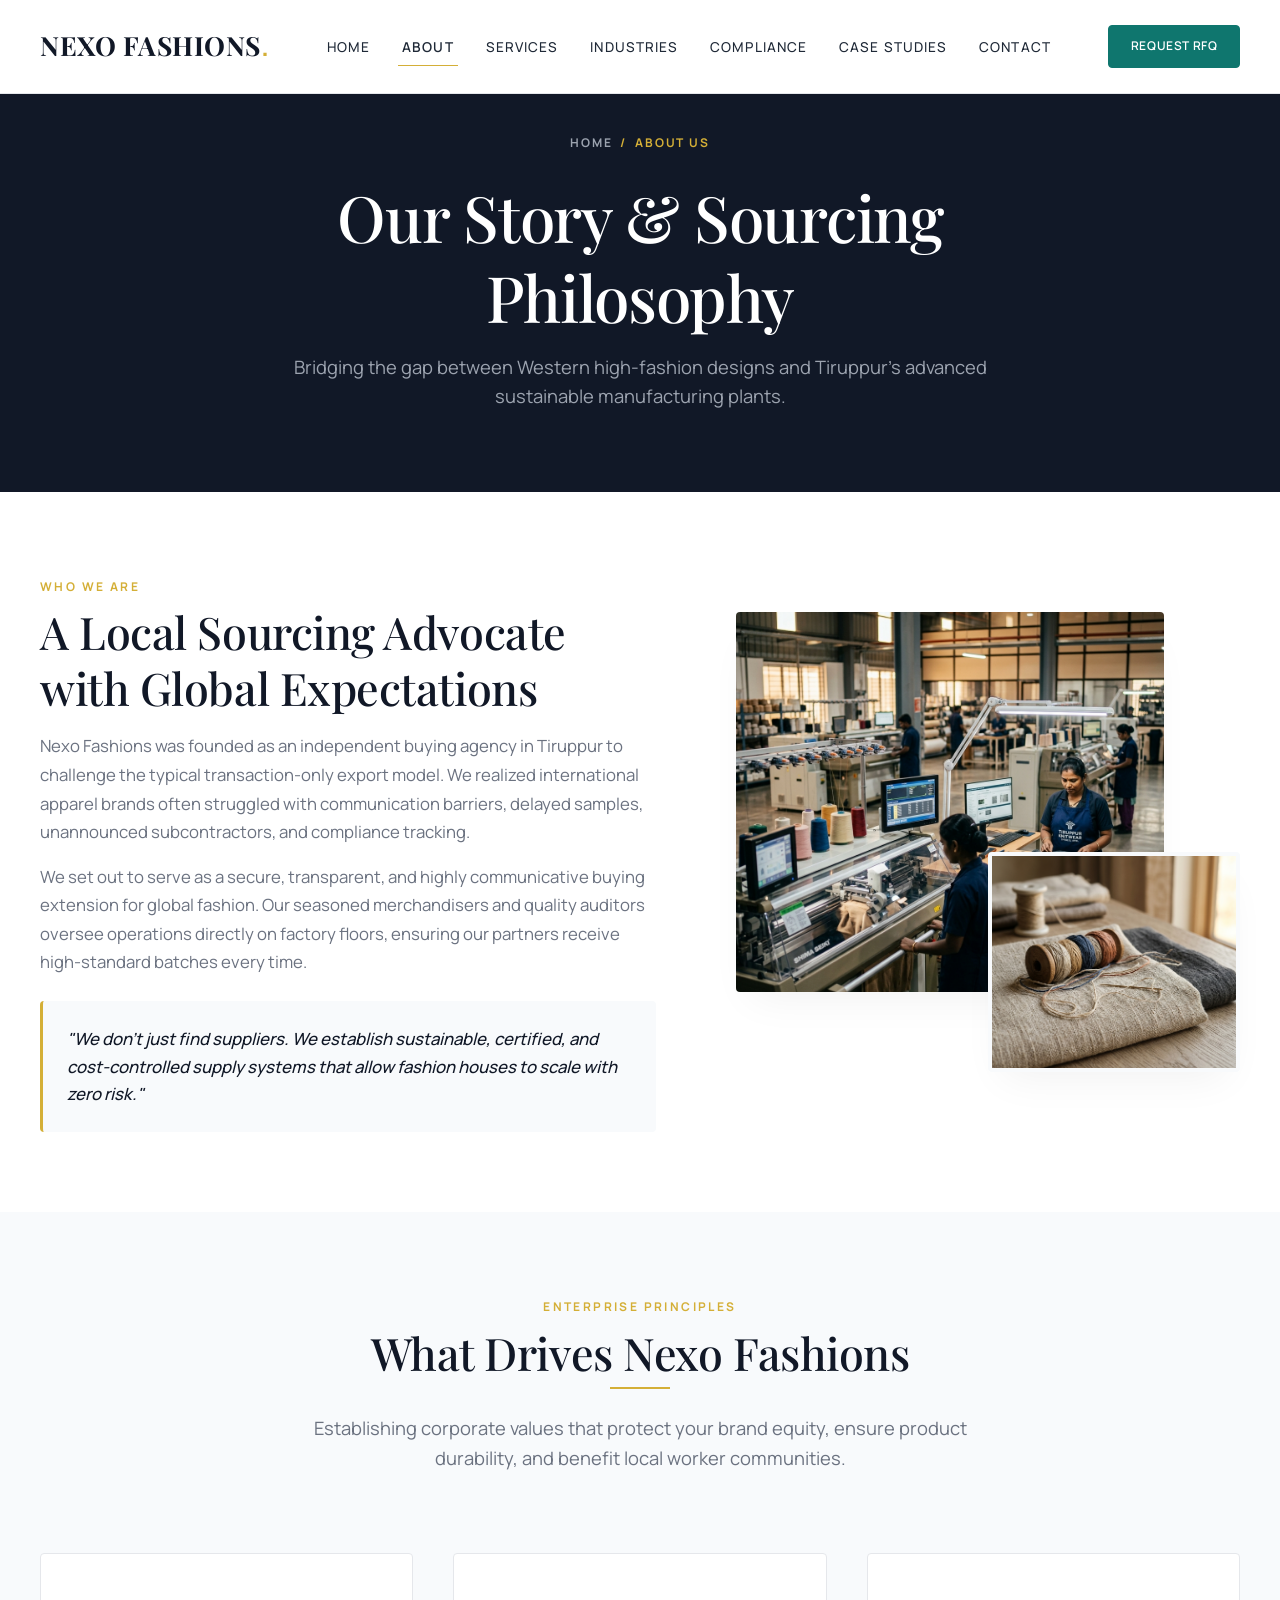
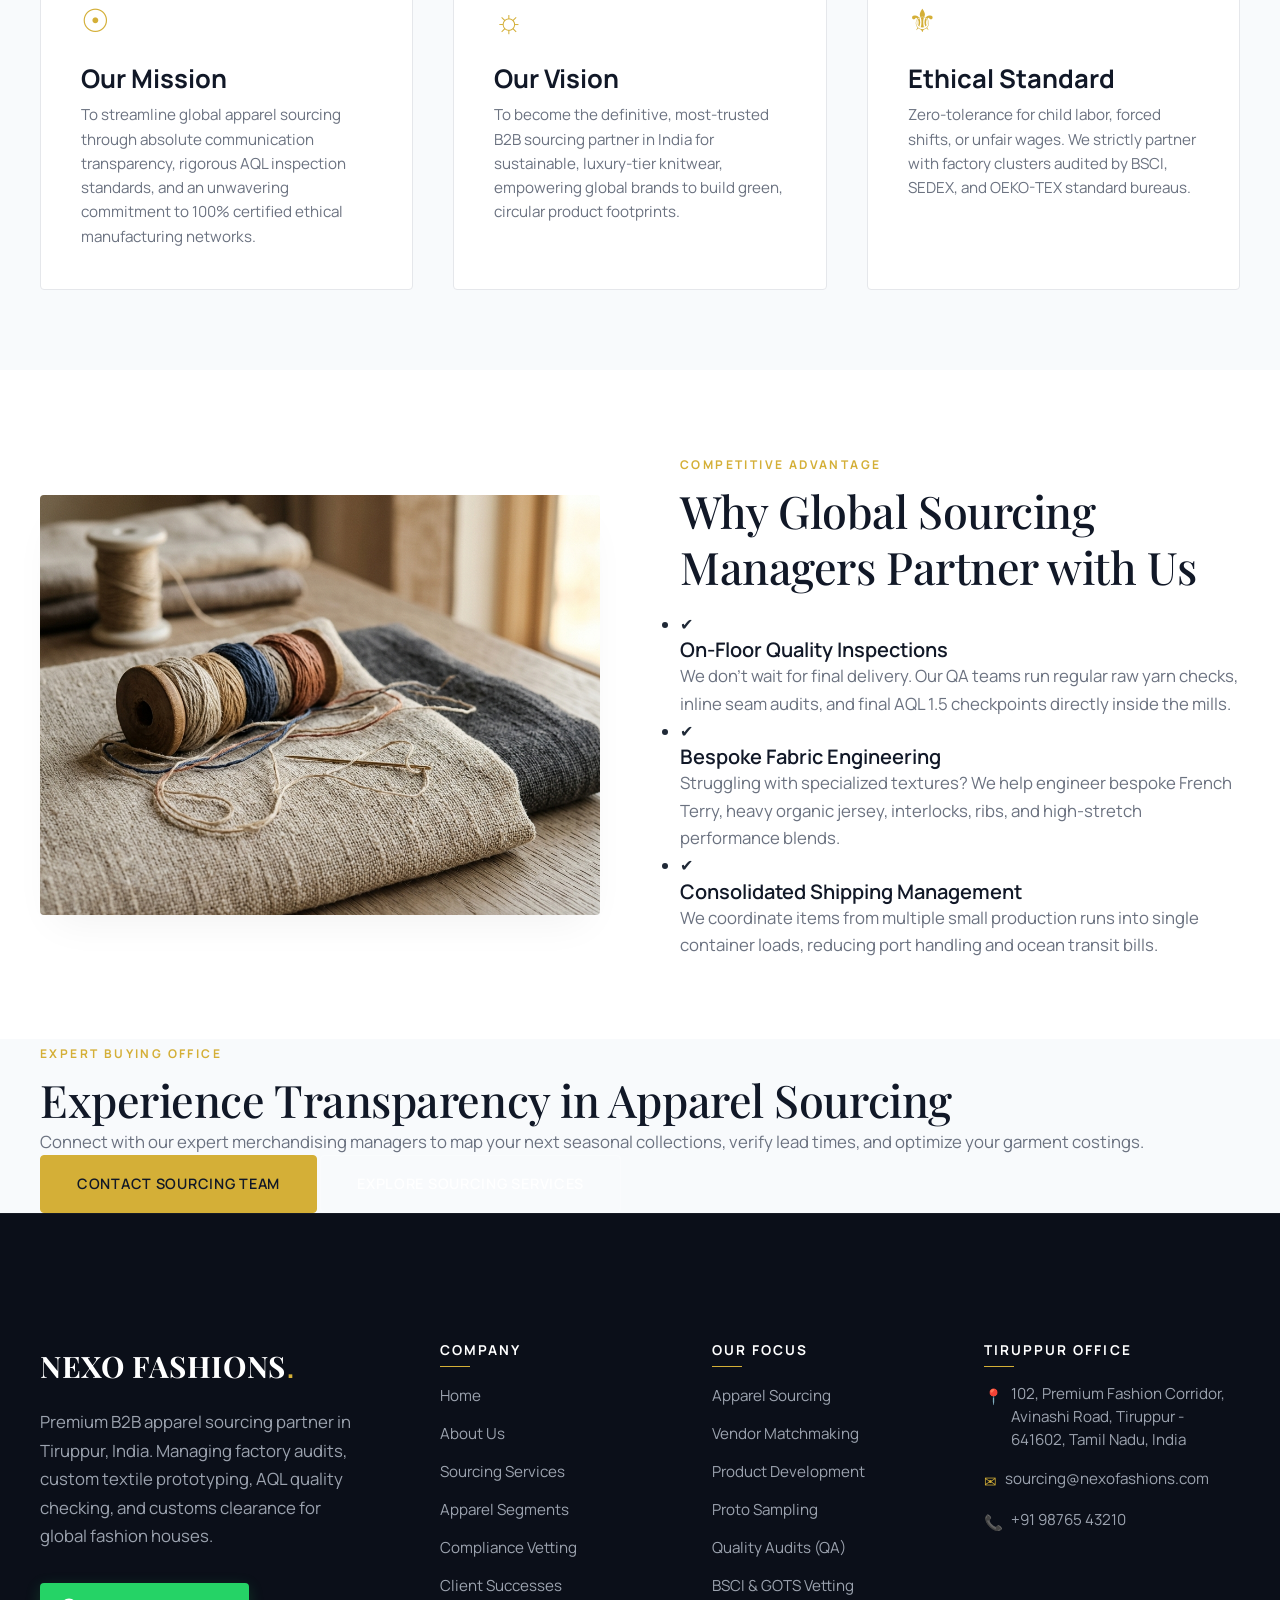
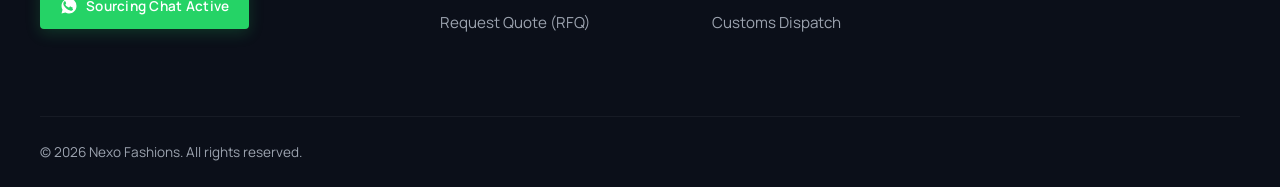
==== about.html @ 2036e6f3 "feat: design and develop world-class premium B2B sourcing platform for Nexo Fashions" ====
<!DOCTYPE html>
<html lang="en">
<head>
    <meta charset="UTF-8">
    <meta name="viewport" content="width=device-width, initial-scale=1.0">
    <meta name="description" content="Learn about Nexo Fashions, a premier buying partner in Tiruppur. Bridging international fashion brands and ethical manufacturing networks.">
    <title>About Us | Nexo Fashions - Tiruppur's Premier Sourcing Partner</title>
    <link rel="stylesheet" href="assets/css/variables.css">
    <link rel="stylesheet" href="assets/css/base.css">
    <link rel="stylesheet" href="assets/css/header.css">
    <link rel="stylesheet" href="assets/css/components.css">
    <link rel="stylesheet" href="assets/css/pages.css">
    <link rel="stylesheet" href="assets/css/footer.css">
</head>
<body>

    <!-- STICKY NAVBAR -->
    <header class="site-header scrolled light-theme">
        <div class="container nav-container">
            <a href="index.html" class="logo" aria-label="Nexo Fashions Home">
                <span class="logo-text">NEXO FASHIONS<span class="logo-dot">.</span></span>
            </a>
            
            <nav class="nav-bar" aria-label="Main Navigation">
                <ul class="nav-menu">
                    <li class="nav-item"><a href="index.html" class="nav-link">Home</a></li>
                    <li class="nav-item"><a href="about.html" class="nav-link">About</a></li>
                    <li class="nav-item"><a href="services.html" class="nav-link">Services</a></li>
                    <li class="nav-item"><a href="industries.html" class="nav-link">Industries</a></li>
                    <li class="nav-item"><a href="compliance.html" class="nav-link">Compliance</a></li>
                    <li class="nav-item"><a href="case-studies.html" class="nav-link">Case Studies</a></li>
                    <li class="nav-item"><a href="contact.html" class="nav-link">Contact</a></li>
                </ul>
            </nav>

            <div class="header-actions">
                <a href="contact.html" class="btn btn-primary header-btn">Request RFQ</a>
            </div>

            <button class="mobile-trigger" aria-label="Toggle Menu">
                <span></span>
                <span></span>
                <span></span>
            </button>
        </div>
    </header>

    <!-- MOBILE DRAWER -->
    <div class="mobile-drawer">
        <ul class="mobile-nav-list">
            <li><a href="index.html" class="mobile-nav-link">Home</a></li>
            <li><a href="about.html" class="mobile-nav-link">About</a></li>
            <li><a href="services.html" class="mobile-nav-link">Services</a></li>
            <li><a href="industries.html" class="mobile-nav-link">Industries</a></li>
            <li><a href="compliance.html" class="mobile-nav-link">Compliance</a></li>
            <li><a href="case-studies.html" class="mobile-nav-link">Case Studies</a></li>
            <li><a href="contact.html" class="mobile-nav-link">Contact</a></li>
        </ul>
        <div class="mobile-drawer-cta">
            <a href="contact.html" class="btn btn-primary mobile-drawer-btn">Request Sourcing Quote</a>
        </div>
    </div>

    <!-- PAGE HEADER BANNER -->
    <section class="page-banner" aria-label="About Page Header">
        <div class="page-banner-bg" style="background-color: var(--color-primary-dark);"></div>
        <div class="container page-banner-content">
            <nav class="breadcrumbs">
                <a href="index.html">Home</a> / <span>About Us</span>
            </nav>
            <h1>Our Story & Sourcing Philosophy</h1>
            <p>Bridging the gap between Western high-fashion designs and Tiruppur's advanced sustainable manufacturing plants.</p>
        </div>
    </section>

    <!-- STORY SECTION -->
    <section class="section-padding" style="background-color: var(--color-bg-white);">
        <div class="container">
            <div class="about-story-grid">
                
                <div class="reveal reveal-slide-right">
                    <span class="badge-gold">Who We Are</span>
                    <h2 style="margin-bottom: var(--space-sm);">A Local Sourcing Advocate with Global Expectations</h2>
                    <p style="margin-bottom: var(--space-sm); line-height: 1.7;">Nexo Fashions was founded as an independent buying agency in Tiruppur to challenge the typical transaction-only export model. We realized international apparel brands often struggled with communication barriers, delayed samples, unannounced subcontractors, and compliance tracking.</p>
                    
                    <p style="margin-bottom: var(--space-md); line-height: 1.7;">We set out to serve as a secure, transparent, and highly communicative buying extension for global fashion. Our seasoned merchandisers and quality auditors oversee operations directly on factory floors, ensuring our partners receive high-standard batches every time.</p>
                    
                    <div style="background-color: var(--color-bg-light); border-left: 3px solid var(--color-luxury-gold); padding: var(--space-md); margin-top: var(--space-md); border-radius: var(--border-radius-sm);">
                        <p style="font-style: italic; color: var(--color-primary-dark); font-weight: 500; margin: 0;">"We don't just find suppliers. We establish sustainable, certified, and cost-controlled supply systems that allow fashion houses to scale with zero risk."</p>
                    </div>
                </div>

                <div class="reveal reveal-slide-left about-story-images">
                    <img src="assets/img/manufacturing_craft.png" alt="Precision stitching line" class="about-img-main">
                    <img src="assets/img/hero_fashion_textiles.png" alt="Luxury combed cotton fabric inspect" class="about-img-secondary">
                </div>

            </div>
        </div>
    </section>

    <!-- MISSION & VISION VALUES -->
    <section class="section-padding" style="background-color: var(--color-bg-light);">
        <div class="container">
            <div class="section-header text-center reveal reveal-slide-up">
                <span class="badge-gold">Enterprise Principles</span>
                <h2>What Drives Nexo Fashions</h2>
                <p>Establishing corporate values that protect your brand equity, ensure product durability, and benefit local worker communities.</p>
            </div>

            <div class="grid grid-3 reveal reveal-slide-up">
                
                <!-- Mission -->
                <div class="stat-card" style="text-align: left; padding: var(--space-lg);">
                    <div style="font-size: 2rem; color: var(--color-luxury-gold); margin-bottom: var(--space-sm);">☉</div>
                    <h3 style="margin-bottom: var(--space-xs); font-family: var(--font-body); font-weight: 700;">Our Mission</h3>
                    <p style="font-size: 0.95rem; line-height: 1.6;">To streamline global apparel sourcing through absolute communication transparency, rigorous AQL inspection standards, and an unwavering commitment to 100% certified ethical manufacturing networks.</p>
                </div>

                <!-- Vision -->
                <div class="stat-card" style="text-align: left; padding: var(--space-lg);">
                    <div style="font-size: 2rem; color: var(--color-luxury-gold); margin-bottom: var(--space-sm);">☼</div>
                    <h3 style="margin-bottom: var(--space-xs); font-family: var(--font-body); font-weight: 700;">Our Vision</h3>
                    <p style="font-size: 0.95rem; line-height: 1.6;">To become the definitive, most-trusted B2B sourcing partner in India for sustainable, luxury-tier knitwear, empowering global brands to build green, circular product footprints.</p>
                </div>

                <!-- Ethics -->
                <div class="stat-card" style="text-align: left; padding: var(--space-lg);">
                    <div style="font-size: 2rem; color: var(--color-luxury-gold); margin-bottom: var(--space-sm);">⚜</div>
                    <h3 style="margin-bottom: var(--space-xs); font-family: var(--font-body); font-weight: 700;">Ethical Standard</h3>
                    <p style="font-size: 0.95rem; line-height: 1.6;">Zero-tolerance for child labor, forced shifts, or unfair wages. We strictly partner with factory clusters audited by BSCI, SEDEX, and OEKO-TEX standard bureaus.</p>
                </div>

            </div>
        </div>
    </section>

    <!-- WHY CHOOSE NEXO -->
    <section class="section-padding" style="background-color: var(--color-bg-white);">
        <div class="container">
            <div class="grid grid-2 reveal reveal-slide-up" style="align-items: center; gap: var(--space-xl);">
                
                <div>
                    <img src="assets/img/hero_fashion_textiles.png" alt="Global fashion sourcing checks" style="width: 100%; height: 420px; object-fit: cover; border-radius: var(--border-radius-sm); box-shadow: var(--shadow-lg);">
                </div>

                <div>
                    <span class="badge-gold">Competitive Advantage</span>
                    <h2 style="margin-bottom: var(--space-sm);">Why Global Sourcing Managers Partner with Us</h2>
                    
                    <ul class="why-tiruppur-points" style="margin-top: var(--space-sm);">
                        <li class="why-tiruppur-point-item">
                            <span class="why-tiruppur-point-icon">✔</span>
                            <div class="why-tiruppur-point-text">
                                <h4>On-Floor Quality Inspections</h4>
                                <p>We don't wait for final delivery. Our QA teams run regular raw yarn checks, inline seam audits, and final AQL 1.5 checkpoints directly inside the mills.</p>
                            </div>
                        </li>
                        <li class="why-tiruppur-point-item">
                            <span class="why-tiruppur-point-icon">✔</span>
                            <div class="why-tiruppur-point-text">
                                <h4>Bespoke Fabric Engineering</h4>
                                <p>Struggling with specialized textures? We help engineer bespoke French Terry, heavy organic jersey, interlocks, ribs, and high-stretch performance blends.</p>
                            </div>
                        </li>
                        <li class="why-tiruppur-point-item">
                            <span class="why-tiruppur-point-icon">✔</span>
                            <div class="why-tiruppur-point-text">
                                <h4>Consolidated Shipping Management</h4>
                                <p>We coordinate items from multiple small production runs into single container loads, reducing port handling and ocean transit bills.</p>
                            </div>
                        </li>
                    </ul>
                </div>

            </div>
        </div>
    </section>

    <!-- LEADERSHIP CTA -->
    <section class="final-cta-section reveal reveal-fade">
        <div class="container final-cta-container">
            <span class="badge-gold">Expert Buying Office</span>
            <h2>Experience Transparency in Apparel Sourcing</h2>
            <p>Connect with our expert merchandising managers to map your next seasonal collections, verify lead times, and optimize your garment costings.</p>
            <div class="final-cta-actions">
                <a href="contact.html" class="btn btn-gold">Contact Sourcing Team</a>
                <a href="services.html" class="btn btn-outline-white">Explore Sourcing Services</a>
            </div>
        </div>
    </section>

    <!-- FOOTER -->
    <footer class="site-footer">
        <div class="container">
            <div class="footer-grid">
                
                <div class="footer-brand">
                    <span class="logo-text" style="color:var(--color-bg-white); margin-bottom: var(--space-sm); display:inline-block;">NEXO FASHIONS<span class="logo-dot">.</span></span>
                    <p>Premium B2B apparel sourcing partner in Tiruppur, India. Managing factory audits, custom textile prototyping, AQL quality checking, and customs clearance for global fashion houses.</p>
                    <a href="https://wa.me/919876543210" class="whatsapp-badge" target="_blank" rel="noopener">
                        <svg viewBox="0 0 24 24"><path d="M12.012 2c-5.506 0-9.989 4.478-9.99 9.984a9.96 9.96 0 0 0 1.333 4.993L2 22l5.233-1.371a9.948 9.948 0 0 0 4.775 1.218h.004c5.505 0 9.988-4.478 9.99-9.984a9.983 9.983 0 0 0-9.99-9.985M17.47 16.63c-.3.84-1.53 1.54-2.12 1.63-.59.09-1.36.17-3.93-.88-3.29-1.35-5.42-4.71-5.58-4.93-.16-.22-1.35-1.79-1.35-3.42S5.33 6.2 5.56 5.97c.23-.23.5-.29.66-.29.17 0 .34 0 .49.01.16.01.37-.06.58.45.22.53.75 1.83.82 1.97.07.15.12.33.02.53-.1.2-.15.33-.3.51-.15.18-.32.4-.46.54-.15.15-.31.32-.13.63.18.31.81 1.33 1.74 2.16 1.2 1.07 2.21 1.4 2.52 1.56.31.15.49.13.68-.08.19-.22.82-.95 1.04-1.28.22-.33.44-.28.74-.17.3.11 1.91.9 2.24 1.06.33.16.55.24.63.38.08.14.08.82-.22 1.66z"/></svg>
                        Sourcing Chat Active
                    </a>
                </div>

                <div>
                    <h3 class="footer-title">Company</h3>
                    <ul class="footer-links">
                        <li class="footer-link"><a href="index.html">Home</a></li>
                        <li class="footer-link"><a href="about.html">About Us</a></li>
                        <li class="footer-link"><a href="services.html">Sourcing Services</a></li>
                        <li class="footer-link"><a href="industries.html">Apparel Segments</a></li>
                        <li class="footer-link"><a href="compliance.html">Compliance Vetting</a></li>
                        <li class="footer-link"><a href="case-studies.html">Client Successes</a></li>
                        <li class="footer-link"><a href="contact.html">Request Quote (RFQ)</a></li>
                    </ul>
                </div>

                <div>
                    <h3 class="footer-title">Our Focus</h3>
                    <ul class="footer-links">
                        <li class="footer-link"><a href="services.html">Apparel Sourcing</a></li>
                        <li class="footer-link"><a href="services.html">Vendor Matchmaking</a></li>
                        <li class="footer-link"><a href="services.html">Product Development</a></li>
                        <li class="footer-link"><a href="services.html">Proto Sampling</a></li>
                        <li class="footer-link"><a href="services.html">Quality Audits (QA)</a></li>
                        <li class="footer-link"><a href="services.html">BSCI & GOTS Vetting</a></li>
                        <li class="footer-link"><a href="services.html">Customs Dispatch</a></li>
                    </ul>
                </div>

                <div>
                    <h3 class="footer-title">Tiruppur Office</h3>
                    <div class="footer-contact-item">
                        <span class="footer-contact-icon">📍</span>
                        <span>102, Premium Fashion Corridor, Avinashi Road, Tiruppur - 641602, Tamil Nadu, India</span>
                    </div>
                    <div class="footer-contact-item">
                        <span class="footer-contact-icon">✉</span>
                        <span>sourcing@nexofashions.com</span>
                    </div>
                    <div class="footer-contact-item">
                        <span class="footer-contact-icon">📞</span>
                        <span>+91 98765 43210</span>
                    </div>
                </div>

            </div>

            <div class="footer-bottom">
                <div class="copyright">
                    &copy; 2026 Nexo Fashions. All rights reserved.
                </div>
            </div>
        </div>
    </footer>

    <script src="assets/js/main.js"></script>
</body>
</html>
---- assets/css/variables.css ----
/* ==========================================================================
   NEXO FASHIONS DESIGN SYSTEM - VARIABLES
   ========================================================================== */

@import url('https://fonts.googleapis.com/css2?family=Manrope:wght@300;400;500;600;700;800&family=Playfair+Display:ital,wght@0,400;0,500;0,600;0,700;1,400&display=swap');

:root {
    /* --- Premium Color System --- */
    --color-primary-dark: #111827;      /* Deep Rich Charcoal / Black */
    --color-primary-dark-rgb: 17, 24, 39;
    --color-luxury-gold: #D4AF37;       /* Antique Muted Gold Accent */
    --color-luxury-gold-hover: #B8962D;
    --color-luxury-gold-rgb: 212, 175, 55;
    --color-premium-teal: #0F766E;      /* Rich Teal for Conversion CTAs */
    --color-premium-teal-hover: #0D645D;
    --color-premium-teal-rgb: 15, 118, 110;
    
    /* Backgrounds */
    --color-bg-light: #F8FAFC;          /* Clean Editorial Background */
    --color-bg-white: #FFFFFF;          /* Pure White Card Base */
    --color-bg-footer: #0B0F19;         /* Darker contrast footer */
    --color-bg-glass: rgba(255, 255, 255, 0.75);
    
    /* Text */
    --color-text-primary: #1F2937;      /* Dominant text contrast */
    --color-text-secondary: #6B7280;    /* Captions & editorial metadata */
    --color-text-light: #F3F4F6;        /* Inverse text for dark panels */
    --color-text-muted: #9CA3AF;
    
    /* Structural Elements */
    --color-border: #E5E7EB;            /* Editorial grid separator */
    --color-border-hover: #D1D5DB;
    --color-border-dark: rgba(255, 255, 255, 0.1);
    
    /* --- Typography System --- */
    --font-heading: 'Playfair Display', Georgia, serif;
    --font-body: 'Manrope', -apple-system, BlinkMacSystemFont, "Segoe UI", Roboto, sans-serif;
    
    /* --- Spacing System (Luxury Space) --- */
    --space-xs: 0.5rem;   /* 8px */
    --space-sm: 1rem;     /* 16px */
    --space-md: 1.5rem;   /* 24px */
    --space-lg: 2.5rem;   /* 40px */
    --space-xl: 5rem;     /* 80px */
    --space-xxl: 8rem;    /* 128px */
    
    /* --- UI Properties --- */
    --border-radius-sm: 4px;
    --border-radius-md: 8px;
    --border-radius-lg: 16px;
    --border-radius-full: 9999px;
    
    --shadow-sm: 0 1px 3px rgba(0,0,0,0.05);
    --shadow-md: 0 10px 30px -10px rgba(0,0,0,0.04);
    --shadow-lg: 0 20px 40px -15px rgba(0,0,0,0.06);
    --shadow-glass: 0 8px 32px 0 rgba(0, 0, 0, 0.03);
    
    /* --- Motion & Transitions --- */
    --transition-fast: 0.25s cubic-bezier(0.25, 0.8, 0.25, 1);
    --transition-smooth: 0.5s cubic-bezier(0.16, 1, 0.3, 1);
    --transition-slow: 0.8s cubic-bezier(0.16, 1, 0.3, 1);
    
    /* Maximum layout bounds */
    --max-width: 1400px;
}

/* Accessibility - Reduced Motion Preferred */
@media (prefers-reduced-motion: reduce) {
    :root {
        --transition-fast: 0.05s linear;
        --transition-smooth: 0.05s linear;
        --transition-slow: 0.05s linear;
    }
}
---- assets/css/base.css ----
/* ==========================================================================
   NEXO FASHIONS - GLOBAL BASE STYLE & TYPOGRAPHY
   ========================================================================== */

/* --- Reset & Base Elements --- */
*, *::before, *::after {
    box-sizing: border-box;
    margin: 0;
    padding: 0;
}

html {
    scroll-behavior: smooth;
    font-size: 16px;
    -webkit-font-smoothing: antialiased;
    -moz-osx-font-smoothing: grayscale;
}

body {
    font-family: var(--font-body);
    background-color: var(--color-bg-light);
    color: var(--color-text-primary);
    line-height: 1.65;
    overflow-x: hidden;
}

/* Custom Scrollbar for Luxury Experience */
::-webkit-scrollbar {
    width: 8px;
}
::-webkit-scrollbar-track {
    background: var(--color-primary-dark);
}
::-webkit-scrollbar-thumb {
    background: var(--color-luxury-gold);
    border-radius: var(--border-radius-sm);
}
::-webkit-scrollbar-thumb:hover {
    background: var(--color-luxury-gold-hover);
}

/* --- Typography Definitions --- */
h1, h2, h3, h4, h5, h6 {
    font-family: var(--font-heading);
    color: var(--color-primary-dark);
    font-weight: 500;
    line-height: 1.25;
}

h1 {
    font-size: clamp(2.5rem, 5vw, 4.5rem);
    letter-spacing: -0.02em;
}

h2 {
    font-size: clamp(2rem, 3.5vw, 3rem);
    letter-spacing: -0.01em;
}

h3 {
    font-size: clamp(1.35rem, 2vw, 1.85rem);
}

h4 {
    font-size: 1.25rem;
    font-weight: 600;
    font-family: var(--font-body);
}

p {
    color: var(--color-text-secondary);
    font-size: 1.05rem;
    font-weight: 400;
}

strong {
    color: var(--color-primary-dark);
    font-weight: 600;
}

a {
    color: inherit;
    text-decoration: none;
    transition: var(--transition-fast);
}

img {
    max-width: 100%;
    height: auto;
    display: block;
    object-fit: cover;
}

/* --- Layout Architecture --- */
.container {
    width: 100%;
    max-width: var(--max-width);
    margin: 0 auto;
    padding: 0 var(--space-md);
}

@media (min-width: 768px) {
    .container {
        padding: 0 var(--space-lg);
    }
}

.section-padding {
    padding: var(--space-xl) 0;
}

.section-padding-large {
    padding: var(--space-xxl) 0;
}

/* Grid Layout Systems */
.grid {
    display: grid;
    gap: var(--space-md);
}

.grid-2 { display: grid; gap: var(--space-lg); grid-template-columns: 1fr; }
.grid-3 { display: grid; gap: var(--space-lg); grid-template-columns: 1fr; }
.grid-4 { display: grid; gap: var(--space-md); grid-template-columns: 1fr; }

@media (min-width: 768px) {
    .grid-2 { grid-template-columns: repeat(2, 1fr); }
    .grid-3 { grid-template-columns: repeat(2, 1fr); }
    .grid-4 { grid-template-columns: repeat(2, 1fr); }
}

@media (min-width: 1024px) {
    .grid-3 { grid-template-columns: repeat(3, 1fr); }
    .grid-4 { grid-template-columns: repeat(4, 1fr); }
}

/* Flex Utilities */
.flex {
    display: flex;
}
.flex-center {
    display: flex;
    align-items: center;
    justify-content: center;
}
.flex-between {
    display: flex;
    align-items: center;
    justify-content: space-between;
}

/* --- Brand Elements & CTAs --- */
.btn {
    display: inline-flex;
    align-items: center;
    justify-content: center;
    padding: 1rem 2.25rem;
    font-family: var(--font-body);
    font-size: 0.9rem;
    font-weight: 600;
    letter-spacing: 0.05em;
    text-transform: uppercase;
    border-radius: var(--border-radius-sm);
    cursor: pointer;
    transition: var(--transition-fast);
    position: relative;
    overflow: hidden;
}

/* Primary Teal CTA */
.btn-primary {
    background-color: var(--color-premium-teal);
    color: var(--color-bg-white);
    border: 1px solid var(--color-premium-teal);
}

.btn-primary:hover {
    background-color: var(--color-premium-teal-hover);
    border-color: var(--color-premium-teal-hover);
    transform: translateY(-2px);
    box-shadow: 0 10px 20px rgba(15, 118, 110, 0.15);
}

/* Luxury Gold CTA */
.btn-gold {
    background-color: var(--color-luxury-gold);
    color: var(--color-primary-dark);
    border: 1px solid var(--color-luxury-gold);
}

.btn-gold:hover {
    background-color: var(--color-luxury-gold-hover);
    border-color: var(--color-luxury-gold-hover);
    transform: translateY(-2px);
    box-shadow: 0 10px 20px rgba(212, 175, 55, 0.15);
}

/* Secondary Outline CTA (Gold) */
.btn-secondary {
    background-color: transparent;
    color: var(--color-primary-dark);
    border: 1px solid var(--color-luxury-gold);
}

.btn-secondary:hover {
    background-color: var(--color-luxury-gold);
    color: var(--color-primary-dark);
    transform: translateY(-2px);
    box-shadow: 0 10px 20px rgba(212, 175, 55, 0.1);
}

/* Dark version of secondary button (for light text sections) */
.btn-outline-white {
    background-color: transparent;
    color: var(--color-bg-white);
    border: 1px solid rgba(255, 255, 255, 0.3);
}

.btn-outline-white:hover {
    background-color: var(--color-bg-white);
    color: var(--color-primary-dark);
    border-color: var(--color-bg-white);
    transform: translateY(-2px);
}

/* Editorial Category Tag */
.badge-gold {
    font-family: var(--font-body);
    font-size: 0.75rem;
    font-weight: 700;
    letter-spacing: 0.2em;
    text-transform: uppercase;
    color: var(--color-luxury-gold);
    margin-bottom: var(--space-xs);
    display: inline-block;
}

/* --- Section Title Header (Editorial Styling) --- */
.section-header {
    text-align: center;
    max-width: 700px;
    margin: 0 auto var(--space-xl) auto;
}

.section-header h2 {
    margin-bottom: var(--space-xs);
    position: relative;
    display: inline-block;
    padding-bottom: var(--space-xs);
}

/* Muted luxury divider rule */
.section-header h2::after {
    content: '';
    position: absolute;
    bottom: 0;
    left: 50%;
    transform: translateX(-50%);
    width: 60px;
    height: 2px;
    background-color: var(--color-luxury-gold);
}

.section-header p {
    margin-top: var(--space-sm);
    font-size: 1.15rem;
}

/* Glassmorphism Panel base */
.glass-panel {
    background: var(--color-bg-glass);
    backdrop-filter: blur(16px);
    -webkit-backdrop-filter: blur(16px);
    border: 1px solid rgba(255, 255, 255, 0.4);
    box-shadow: var(--shadow-glass);
}

/* --- Entry Reveal Animations (Intersection Observer) --- */
.reveal {
    opacity: 0;
    transition: opacity var(--transition-slow), transform var(--transition-slow);
}

.reveal-fade {
    transform: scale(0.98);
}

.reveal-slide-up {
    transform: translateY(40px);
}

.reveal-slide-left {
    transform: translateX(40px);
}

.reveal-slide-right {
    transform: translateX(-40px);
}

.reveal.active {
    opacity: 1;
    transform: translate(0) scale(1);
}

/* Utility alignments */
.text-center { text-align: center; }
.text-left { text-align: left; }
.text-right { text-align: right; }
.w-full { width: 100%; }

.m-auto { margin: 0 auto; }
.mt-sm { margin-top: var(--space-sm); }
.mt-md { margin-top: var(--space-md); }
.mt-lg { margin-top: var(--space-lg); }

.bg-dark {
    background-color: var(--color-primary-dark);
    color: var(--color-text-light);
}
.bg-dark h1, .bg-dark h2, .bg-dark h3, .bg-dark h4 {
    color: var(--color-bg-white);
}
.bg-dark p {
    color: var(--color-text-muted);
}
---- assets/css/header.css ----
/* ==========================================================================
   NEXO FASHIONS - STICKY LUXURY NAVIGATION HEADER
   ========================================================================== */

.site-header {
    position: fixed;
    top: 0;
    left: 0;
    width: 100%;
    z-index: 1000;
    transition: background-color var(--transition-smooth), 
                backdrop-filter var(--transition-smooth), 
                box-shadow var(--transition-smooth),
                padding var(--transition-smooth);
    padding: var(--space-md) 0;
}

/* Header scrolled state (Frosted Glassmorphism) */
.site-header.scrolled {
    background-color: rgba(17, 24, 39, 0.9); /* Translucent Primary Dark */
    backdrop-filter: blur(20px);
    -webkit-backdrop-filter: blur(20px);
    box-shadow: 0 4px 30px rgba(0, 0, 0, 0.1);
    border-bottom: 1px solid rgba(255, 255, 255, 0.05);
    padding: 0.85rem 0;
}

/* Transparent State links */
.nav-container {
    display: flex;
    justify-content: space-between;
    align-items: center;
}

/* Logo styling - High-End Corporate Serif */
.logo {
    display: flex;
    align-items: center;
    gap: 0.5rem;
}

.logo-text {
    font-family: var(--font-heading);
    font-size: 1.65rem;
    font-weight: 700;
    letter-spacing: 0.02em;
    color: var(--color-bg-white);
    display: inline-block;
    transition: var(--transition-fast);
}

.logo-dot {
    color: var(--color-luxury-gold);
    font-family: var(--font-body);
}

/* For non-hero pages or light header mode fallback */
.site-header.light-theme {
    border-bottom: 1px solid var(--color-border);
}
.site-header.light-theme:not(.scrolled) {
    background-color: var(--color-bg-white);
}
.site-header.light-theme:not(.scrolled) .logo-text {
    color: var(--color-primary-dark);
}
.site-header.light-theme:not(.scrolled) .nav-link {
    color: var(--color-text-primary);
}

/* Desktop Navigation List */
.nav-menu {
    display: none;
    align-items: center;
    list-style: none;
    gap: var(--space-md);
}

@media (min-width: 1024px) {
    .nav-menu {
        display: flex;
    }
}

.nav-item {
    position: relative;
}

.nav-link {
    font-family: var(--font-body);
    font-size: 0.85rem;
    font-weight: 500;
    letter-spacing: 0.08em;
    text-transform: uppercase;
    color: rgba(255, 255, 255, 0.8);
    padding: 0.5rem 0.25rem;
    transition: color var(--transition-fast);
    position: relative;
}

.nav-link::after {
    content: '';
    position: absolute;
    bottom: -2px;
    left: 0;
    width: 0;
    height: 1px;
    background-color: var(--color-luxury-gold);
    transition: width var(--transition-smooth);
}

.nav-link:hover {
    color: var(--color-luxury-gold);
}

.nav-link:hover::after,
.nav-item.active .nav-link::after {
    width: 100%;
}

.nav-item.active .nav-link {
    color: var(--color-luxury-gold);
    font-weight: 600;
}

/* Header CTAs */
.header-actions {
    display: none;
    align-items: center;
    gap: var(--space-sm);
}

@media (min-width: 1024px) {
    .header-actions {
        display: flex;
    }
}

.header-btn {
    padding: 0.65rem 1.35rem;
    font-size: 0.75rem;
    border-radius: var(--border-radius-sm);
}

/* --- Mobile Menu Trigger --- */
.mobile-trigger {
    display: flex;
    flex-direction: column;
    justify-content: space-between;
    width: 24px;
    height: 18px;
    background: transparent;
    border: none;
    cursor: pointer;
    z-index: 1100;
}

.mobile-trigger span {
    display: block;
    width: 100%;
    height: 2px;
    background-color: var(--color-bg-white);
    transition: transform var(--transition-smooth), opacity var(--transition-smooth), background-color var(--transition-smooth);
    transform-origin: left center;
}

/* Scrolled state changes menu icon to match context if in light theme */
.site-header.light-theme:not(.scrolled) .mobile-trigger span {
    background-color: var(--color-primary-dark);
}

/* Open Animation */
.mobile-trigger.active span:nth-child(1) {
    transform: rotate(45deg) translate(-2px, -3px);
}
.mobile-trigger.active span:nth-child(2) {
    opacity: 0;
}
.mobile-trigger.active span:nth-child(3) {
    transform: rotate(-45deg) translate(-2px, 3px);
}

@media (min-width: 1024px) {
    .mobile-trigger {
        display: none;
    }
}

/* --- Mobile Navigation Drawer --- */
.mobile-drawer {
    position: fixed;
    top: 0;
    right: -100%;
    width: 100%;
    max-width: 400px;
    height: 100vh;
    background-color: var(--color-primary-dark);
    z-index: 1050;
    padding: var(--space-xxl) var(--space-lg) var(--space-lg);
    display: flex;
    flex-direction: column;
    gap: var(--space-lg);
    box-shadow: -10px 0 50px rgba(0,0,0,0.5);
    transition: right var(--transition-smooth);
}

.mobile-drawer.active {
    right: 0;
}

.mobile-nav-list {
    list-style: none;
    display: flex;
    flex-direction: column;
    gap: var(--space-md);
}

.mobile-nav-link {
    font-family: var(--font-heading);
    font-size: 1.85rem;
    font-weight: 500;
    color: var(--color-bg-white);
    display: block;
    padding: 0.5rem 0;
    border-bottom: 1px solid rgba(255, 255, 255, 0.05);
}

.mobile-nav-link:hover,
.mobile-nav-list .active .mobile-nav-link {
    color: var(--color-luxury-gold);
    padding-left: var(--space-xs);
}

.mobile-drawer-cta {
    margin-top: auto;
    display: flex;
    flex-direction: column;
    gap: var(--space-sm);
}

.mobile-drawer-btn {
    text-align: center;
    width: 100%;
}
---- assets/css/components.css ----
/* ==========================================================================
   NEXO FASHIONS - MODULAR UI COMPONENT LIBRARY
   ========================================================================== */

/* --- 1. Stat Cards (Trust Metrics) --- */
.stat-card {
    background-color: var(--color-bg-white);
    border: 1px solid var(--color-border);
    padding: var(--space-lg) var(--space-md);
    text-align: center;
    border-radius: var(--border-radius-sm);
    transition: var(--transition-smooth);
    position: relative;
    overflow: hidden;
}

.stat-card::before {
    content: '';
    position: absolute;
    top: 0;
    left: 0;
    width: 100%;
    height: 3px;
    background-color: var(--color-luxury-gold);
    transform: scaleX(0);
    transform-origin: left center;
    transition: transform var(--transition-smooth);
}

.stat-card:hover {
    transform: translateY(-5px);
    border-color: var(--color-luxury-gold);
    box-shadow: var(--shadow-lg);
}

.stat-card:hover::before {
    transform: scaleX(1);
}

.stat-number {
    font-family: var(--font-heading);
    font-size: clamp(2.5rem, 4vw, 3.5rem);
    font-weight: 700;
    color: var(--color-primary-dark);
    margin-bottom: var(--space-xs);
}

.stat-label {
    font-family: var(--font-body);
    font-size: 0.85rem;
    font-weight: 700;
    letter-spacing: 0.1em;
    text-transform: uppercase;
    color: var(--color-text-secondary);
}


/* --- 2. Premium Service Cards (What We Do) --- */
.service-card {
    background-color: var(--color-bg-white);
    border: 1px solid var(--color-border);
    padding: var(--space-lg);
    border-radius: var(--border-radius-sm);
    transition: var(--transition-smooth);
    display: flex;
    flex-direction: column;
    height: 100%;
}

.service-icon-box {
    width: 50px;
    height: 50px;
    background-color: rgba(15, 118, 110, 0.05);
    border: 1px solid rgba(15, 118, 110, 0.1);
    color: var(--color-premium-teal);
    display: flex;
    align-items: center;
    justify-content: center;
    border-radius: var(--border-radius-sm);
    margin-bottom: var(--space-md);
    transition: var(--transition-smooth);
}

.service-card h3 {
    margin-bottom: var(--space-sm);
    font-weight: 600;
}

.service-card p {
    font-size: 0.95rem;
    line-height: 1.6;
    margin-bottom: var(--space-md);
    flex-grow: 1;
}

.service-learn-more {
    font-size: 0.8rem;
    font-weight: 700;
    letter-spacing: 0.1em;
    text-transform: uppercase;
    color: var(--color-premium-teal);
    display: inline-flex;
    align-items: center;
    gap: var(--space-xs);
    margin-top: auto;
}

.service-learn-more svg {
    transition: transform var(--transition-fast);
}

/* Hover States */
.service-card:hover {
    transform: translateY(-5px);
    border-color: rgba(15, 118, 110, 0.3);
    box-shadow: var(--shadow-lg);
}

.service-card:hover .service-icon-box {
    background-color: var(--color-premium-teal);
    color: var(--color-bg-white);
    transform: rotate(360deg);
}

.service-card:hover .service-learn-more svg {
    transform: translateX(4px);
}


/* --- 3. Industry Showcase Cards --- */
.industry-card {
    position: relative;
    border-radius: var(--border-radius-sm);
    overflow: hidden;
    height: 380px;
    display: flex;
    flex-direction: column;
    justify-content: flex-end;
    padding: var(--space-lg);
    box-shadow: var(--shadow-md);
    transition: var(--transition-slow);
    cursor: pointer;
}

.industry-card-bg {
    position: absolute;
    top: 0;
    left: 0;
    width: 100%;
    height: 100%;
    z-index: 1;
    transition: transform var(--transition-slow);
    /* Set dark overlays to ensure readability of editorial white text */
    background: linear-gradient(180deg, rgba(17,24,39,0.1) 0%, rgba(17,24,39,0.85) 100%);
}

.industry-card-img {
    position: absolute;
    top: 0;
    left: 0;
    width: 100%;
    height: 100%;
    object-fit: cover;
    z-index: 0;
    transition: transform var(--transition-slow);
}

.industry-card-content {
    position: relative;
    z-index: 2;
    transform: translateY(15px);
    transition: transform var(--transition-smooth);
}

.industry-card h3 {
    color: var(--color-bg-white);
    margin-bottom: var(--space-xs);
    font-size: 1.45rem;
}

.industry-card p {
    color: var(--color-text-muted);
    font-size: 0.9rem;
    opacity: 0;
    transition: opacity var(--transition-smooth);
}

/* Hover state zooms image and raises text */
.industry-card:hover {
    box-shadow: var(--shadow-lg);
}

.industry-card:hover .industry-card-img {
    transform: scale(1.08);
}

.industry-card:hover .industry-card-content {
    transform: translateY(0);
}

.industry-card:hover p {
    opacity: 1;
}


/* --- 4. Sourcing Process Timeline --- */
.timeline-container {
    position: relative;
    padding: var(--space-md) 0;
}

/* Vertical line for mobile, becomes hidden in horizontal */
.timeline-line {
    position: absolute;
    left: 16px;
    top: 0;
    bottom: 0;
    width: 2px;
    background-color: var(--color-border);
    z-index: 0;
}

.timeline-step {
    position: relative;
    display: flex;
    gap: var(--space-md);
    margin-bottom: var(--space-lg);
    z-index: 1;
}

.timeline-node {
    width: 34px;
    height: 34px;
    border-radius: var(--border-radius-full);
    background-color: var(--color-bg-white);
    border: 2px solid var(--color-luxury-gold);
    color: var(--color-primary-dark);
    display: flex;
    align-items: center;
    justify-content: center;
    font-family: var(--font-body);
    font-weight: 700;
    font-size: 0.85rem;
    flex-shrink: 0;
    transition: var(--transition-smooth);
}

.timeline-content {
    background-color: var(--color-bg-white);
    border: 1px solid var(--color-border);
    padding: var(--space-md);
    border-radius: var(--border-radius-sm);
    flex-grow: 1;
    transition: var(--transition-smooth);
}

.timeline-content h3 {
    font-weight: 600;
    margin-bottom: var(--space-xs);
    font-family: var(--font-body);
}

.timeline-content p {
    font-size: 0.9rem;
}

/* Hover effects */
.timeline-step:hover .timeline-node {
    background-color: var(--color-luxury-gold);
    color: var(--color-primary-dark);
    box-shadow: 0 0 15px rgba(212, 175, 55, 0.4);
}

.timeline-step:hover .timeline-content {
    border-color: var(--color-luxury-gold);
    transform: translateX(5px);
    box-shadow: var(--shadow-md);
}

/* Horizontal Timeline Layout for Desktops */
@media (min-width: 1024px) {
    .timeline-line {
        left: 0;
        right: 0;
        top: 40px;
        height: 2px;
        width: auto;
    }
    
    .timeline-grid {
        display: grid;
        grid-template-columns: repeat(8, 1fr);
        gap: var(--space-xs);
    }
    
    .timeline-step {
        flex-direction: column;
        align-items: center;
        text-align: center;
        margin-bottom: 0;
    }
    
    .timeline-node {
        margin-bottom: var(--space-sm);
    }
    
    .timeline-content {
        padding: var(--space-sm) var(--space-xs);
        border: none;
        background: transparent;
    }
    
    .timeline-step:hover .timeline-content {
        transform: translateY(-5px);
        box-shadow: none;
    }
}


/* --- 5. Certification Cards (Quality & Compliance) --- */
.cert-card {
    background-color: var(--color-bg-white);
    border: 1px solid var(--color-border);
    padding: var(--space-lg);
    border-radius: var(--border-radius-sm);
    text-align: center;
    transition: var(--transition-smooth);
    display: flex;
    flex-direction: column;
    align-items: center;
}

.cert-logo-container {
    height: 80px;
    display: flex;
    align-items: center;
    justify-content: center;
    margin-bottom: var(--space-md);
}

.cert-logo {
    max-height: 60px;
    filter: grayscale(1);
    opacity: 0.85;
    transition: var(--transition-smooth);
}

.cert-card h3 {
    font-size: 1.15rem;
    font-weight: 700;
    font-family: var(--font-body);
    margin-bottom: var(--space-xs);
    color: var(--color-primary-dark);
}

.cert-card p {
    font-size: 0.9rem;
    line-height: 1.5;
}

.cert-card:hover {
    border-color: var(--color-luxury-gold);
    transform: translateY(-5px);
    box-shadow: var(--shadow-lg);
}

.cert-card:hover .cert-logo {
    filter: grayscale(0);
    opacity: 1;
}


/* --- 6. Case Study Cards --- */
.case-card {
    background-color: var(--color-bg-white);
    border: 1px solid var(--color-border);
    border-radius: var(--border-radius-sm);
    overflow: hidden;
    display: flex;
    flex-direction: column;
    transition: var(--transition-smooth);
}

.case-card-img {
    height: 240px;
    width: 100%;
    object-fit: cover;
}

.case-card-body {
    padding: var(--space-lg);
    display: flex;
    flex-direction: column;
    flex-grow: 1;
}

.case-tag {
    font-size: 0.7rem;
    font-weight: 700;
    color: var(--color-luxury-gold);
    text-transform: uppercase;
    letter-spacing: 0.1em;
    margin-bottom: var(--space-xs);
}

.case-card h3 {
    font-size: 1.35rem;
    margin-bottom: var(--space-md);
}

.case-metric-box {
    display: flex;
    gap: var(--space-md);
    padding: var(--space-sm) 0;
    border-top: 1px solid var(--color-border);
    border-bottom: 1px solid var(--color-border);
    margin-bottom: var(--space-md);
}

.case-metric {
    flex: 1;
}

.case-metric-val {
    font-family: var(--font-heading);
    font-size: 1.25rem;
    font-weight: 700;
    color: var(--color-premium-teal);
}

.case-metric-lbl {
    font-size: 0.75rem;
    color: var(--color-text-secondary);
}

.case-card:hover {
    transform: translateY(-5px);
    border-color: rgba(212, 175, 55, 0.4);
    box-shadow: var(--shadow-lg);
}


/* --- 7. Testimonial Slider --- */
.testimonial-wrapper {
    position: relative;
    max-width: 800px;
    margin: 0 auto;
    overflow: hidden;
    padding: var(--space-md) 0;
}

.testimonial-container {
    display: flex;
    transition: transform var(--transition-smooth);
}

.testimonial-slide {
    min-width: 100%;
    padding: 0 var(--space-md);
    text-align: center;
}

.testimonial-quote {
    font-family: var(--font-heading);
    font-size: clamp(1.2rem, 2.5vw, 1.85rem);
    font-style: italic;
    color: var(--color-bg-white);
    line-height: 1.5;
    margin-bottom: var(--space-lg);
}

.testimonial-author {
    font-family: var(--font-body);
    font-weight: 700;
    font-size: 1rem;
    letter-spacing: 0.05em;
    color: var(--color-luxury-gold);
}

.testimonial-company {
    font-size: 0.8rem;
    color: var(--color-text-muted);
    text-transform: uppercase;
    letter-spacing: 0.1em;
}

.testimonial-dots {
    display: flex;
    justify-content: center;
    gap: 8px;
    margin-top: var(--space-lg);
}

.testimonial-dot {
    width: 8px;
    height: 8px;
    border-radius: var(--border-radius-full);
    background-color: rgba(255,255,255,0.25);
    border: none;
    cursor: pointer;
    transition: var(--transition-fast);
}

.testimonial-dot.active {
    background-color: var(--color-luxury-gold);
    width: 24px;
}


/* --- 8. Interactive SVG Reach Map --- */
.map-wrapper {
    position: relative;
    background-color: #0b0f19;
    border-radius: var(--border-radius-md);
    padding: var(--space-lg);
    border: 1px solid rgba(255, 255, 255, 0.05);
    overflow: hidden;
}

.reach-svg {
    width: 100%;
    height: auto;
    max-height: 500px;
}

.map-glow-dot {
    animation: ripple 2s infinite ease-in-out;
}

@keyframes ripple {
    0% { r: 4px; opacity: 0.8; }
    50% { r: 12px; opacity: 0.3; }
    100% { r: 4px; opacity: 0.8; }
}

.pulse-line {
    stroke-dasharray: 10, 10;
    animation: dash 30s linear infinite;
}

@keyframes dash {
    to { stroke-dashoffset: -1000; }
}


/* --- 9. B2B RFQ Intake Form & Uploader --- */
.rfq-form-box {
    background-color: var(--color-bg-white);
    border: 1px solid var(--color-border);
    padding: var(--space-lg);
    border-radius: var(--border-radius-sm);
    box-shadow: var(--shadow-lg);
}

@media (min-width: 768px) {
    .rfq-form-box {
        padding: var(--space-xl);
    }
}

.form-row {
    display: grid;
    gap: var(--space-md);
    grid-template-columns: 1fr;
    margin-bottom: var(--space-md);
}

@media (min-width: 768px) {
    .form-row-2 { grid-template-columns: repeat(2, 1fr); }
    .form-row-3 { grid-template-columns: repeat(3, 1fr); }
}

.form-group {
    display: flex;
    flex-direction: column;
    gap: var(--space-xs);
}

.form-label {
    font-family: var(--font-body);
    font-size: 0.85rem;
    font-weight: 700;
    letter-spacing: 0.05em;
    text-transform: uppercase;
    color: var(--color-primary-dark);
}

.form-control {
    font-family: var(--font-body);
    font-size: 1rem;
    padding: 0.85rem 1rem;
    border: 1px solid var(--color-border);
    background-color: var(--color-bg-light);
    border-radius: var(--border-radius-sm);
    transition: var(--transition-fast);
    color: var(--color-text-primary);
}

.form-control:focus {
    outline: none;
    border-color: var(--color-premium-teal);
    background-color: var(--color-bg-white);
    box-shadow: 0 0 0 3px rgba(15, 118, 110, 0.05);
}

textarea.form-control {
    resize: vertical;
    min-height: 120px;
}

/* File Upload Drag-and-Drop Area */
.file-upload-zone {
    border: 2px dashed var(--color-border);
    padding: var(--space-lg);
    text-align: center;
    background-color: var(--color-bg-light);
    border-radius: var(--border-radius-sm);
    cursor: pointer;
    transition: var(--transition-fast);
    position: relative;
}

.file-upload-zone:hover, .file-upload-zone.dragover {
    border-color: var(--color-luxury-gold);
    background-color: rgba(212, 175, 55, 0.02);
}

.file-upload-icon {
    color: var(--color-luxury-gold);
    margin-bottom: var(--space-xs);
    font-size: 2rem;
}

.file-upload-input {
    position: absolute;
    top: 0;
    left: 0;
    width: 100%;
    height: 100%;
    opacity: 0;
    cursor: pointer;
}

.file-list-preview {
    margin-top: var(--space-sm);
    font-size: 0.85rem;
    color: var(--color-premium-teal);
    font-weight: 600;
}
---- assets/css/pages.css ----
/* ==========================================================================
   NEXO FASHIONS - SUB-PAGE CUSTOM STYLES
   ========================================================================== */

/* --- 1. Global Page Header Banner (Editorial Style) --- */
.page-banner {
    position: relative;
    background-color: var(--color-primary-dark);
    padding: var(--space-xxl) 0 var(--space-xl) 0;
    overflow: hidden;
    text-align: center;
}

.page-banner-bg {
    position: absolute;
    top: 0;
    left: 0;
    width: 100%;
    height: 100%;
    object-fit: cover;
    opacity: 0.18;
    z-index: 0;
}

.page-banner-content {
    position: relative;
    z-index: 2;
    max-width: 800px;
    margin: 0 auto;
}

.page-banner-content h1 {
    color: var(--color-bg-white);
    margin-bottom: var(--space-sm);
}

.page-banner-content p {
    color: var(--color-text-muted);
    font-size: 1.15rem;
    line-height: 1.6;
}

/* Breadcrumb nav */
.breadcrumbs {
    display: inline-flex;
    gap: var(--space-xs);
    font-size: 0.75rem;
    font-weight: 700;
    text-transform: uppercase;
    letter-spacing: 0.15em;
    color: var(--color-luxury-gold);
    margin-bottom: var(--space-md);
}

.breadcrumbs a {
    color: var(--color-text-muted);
    transition: var(--transition-fast);
}

.breadcrumbs a:hover {
    color: var(--color-luxury-gold);
}


/* --- 2. About Us Layouts --- */
.about-story-grid {
    display: grid;
    gap: var(--space-xl);
    align-items: center;
    grid-template-columns: 1fr;
}

@media (min-width: 1024px) {
    .about-story-grid {
        grid-template-columns: 1.1fr 0.9fr;
    }
}

.about-story-images {
    position: relative;
    height: 480px;
}

.about-img-main {
    width: 85%;
    height: 380px;
    object-fit: cover;
    border-radius: var(--border-radius-sm);
    box-shadow: var(--shadow-lg);
}

.about-img-secondary {
    position: absolute;
    bottom: 20px;
    right: 0;
    width: 50%;
    height: 220px;
    object-fit: cover;
    border-radius: var(--border-radius-sm);
    box-shadow: var(--shadow-lg);
    border: 4px solid var(--color-bg-light);
}

.about-vision-mission {
    background-color: var(--color-bg-white);
    border: 1px solid var(--color-border);
    padding: var(--space-xl);
    border-radius: var(--border-radius-sm);
    margin-top: var(--space-xl);
}


/* --- 3. Services Layouts --- */
.service-detail-row {
    display: grid;
    gap: var(--space-xl);
    align-items: center;
    grid-template-columns: 1fr;
    margin-bottom: var(--space-xxl);
}

.service-detail-row:last-child {
    margin-bottom: 0;
}

@media (min-width: 1024px) {
    .service-detail-row {
        grid-template-columns: 1fr 1fr;
    }
    
    .service-detail-row:nth-child(even) .service-detail-content {
        order: 2;
    }
    .service-detail-row:nth-child(even) .service-detail-image {
        order: 1;
    }
}

.service-detail-image {
    height: 400px;
    border-radius: var(--border-radius-sm);
    overflow: hidden;
    box-shadow: var(--shadow-lg);
}

.service-detail-image img {
    width: 100%;
    height: 100%;
    object-fit: cover;
}

.service-detail-list {
    list-style: none;
    margin-top: var(--space-md);
    display: flex;
    flex-direction: column;
    gap: 0.8rem;
}

.service-detail-item {
    display: flex;
    gap: var(--space-xs);
    font-size: 0.95rem;
}

.service-detail-item svg {
    color: var(--color-premium-teal);
    flex-shrink: 0;
    margin-top: 4px;
}


/* --- 4. Industries / Products Specifications --- */
.product-showcase-grid {
    display: grid;
    gap: var(--space-xl);
}

.product-showcase-item {
    background-color: var(--color-bg-white);
    border: 1px solid var(--color-border);
    border-radius: var(--border-radius-sm);
    overflow: hidden;
}

.product-showcase-img {
    height: 320px;
    width: 100%;
    object-fit: cover;
}

.product-showcase-body {
    padding: var(--space-lg);
}

.product-spec-list {
    display: grid;
    grid-template-columns: repeat(2, 1fr);
    gap: var(--space-md);
    margin-top: var(--space-md);
    padding-top: var(--space-md);
    border-top: 1px solid var(--color-border);
}

.product-spec-item {
    font-size: 0.85rem;
}

.product-spec-lbl {
    font-weight: 700;
    color: var(--color-text-secondary);
    text-transform: uppercase;
    font-size: 0.75rem;
    display: block;
    margin-bottom: 2px;
}

.product-spec-val {
    color: var(--color-primary-dark);
    font-weight: 600;
}


/* --- 5. Manufacturing Network Map --- */
.capacity-card {
    background-color: var(--color-bg-white);
    border: 1px solid var(--color-border);
    padding: var(--space-lg);
    border-radius: var(--border-radius-sm);
    display: flex;
    flex-direction: column;
    gap: var(--space-sm);
}

.capacity-title {
    font-family: var(--font-body);
    font-weight: 700;
    text-transform: uppercase;
    font-size: 0.9rem;
    letter-spacing: 0.05em;
    color: var(--color-luxury-gold);
}

.capacity-val {
    font-family: var(--font-heading);
    font-size: 2.25rem;
    font-weight: 700;
    color: var(--color-primary-dark);
}

.capacity-desc {
    font-size: 0.9rem;
    color: var(--color-text-secondary);
}


/* --- 6. Quality & Compliance Columns --- */
.compliance-grid {
    display: grid;
    gap: var(--space-xl);
    grid-template-columns: 1fr;
}

@media (min-width: 768px) {
    .compliance-grid {
        grid-template-columns: repeat(2, 1fr);
    }
}

@media (min-width: 1024px) {
    .compliance-grid {
        grid-template-columns: repeat(3, 1fr);
    }
}

.compliance-detail-box {
    background-color: var(--color-bg-white);
    border: 1px solid var(--color-border);
    padding: var(--space-lg);
    border-radius: var(--border-radius-sm);
}

.compliance-detail-box h3 {
    margin-bottom: var(--space-sm);
}

.compliance-detail-box ul {
    list-style: none;
    display: flex;
    flex-direction: column;
    gap: 0.5rem;
    margin-top: var(--space-sm);
}

.compliance-detail-box li {
    display: flex;
    gap: var(--space-xs);
    font-size: 0.9rem;
}

.compliance-detail-box li svg {
    color: var(--color-luxury-gold);
    flex-shrink: 0;
    margin-top: 4px;
}


/* --- 7. Sourcing Process Timeline & Details --- */
.process-detail-card {
    background-color: var(--color-bg-white);
    border: 1px solid var(--color-border);
    padding: var(--space-lg);
    border-radius: var(--border-radius-sm);
    margin-bottom: var(--space-md);
}

.process-detail-card h3 {
    font-family: var(--font-body);
    font-weight: 700;
    color: var(--color-primary-dark);
    margin-bottom: var(--space-xs);
}


/* --- 8. Case Studies Portal --- */
.case-study-hero {
    display: grid;
    gap: var(--space-xl);
    grid-template-columns: 1fr;
    background-color: var(--color-bg-white);
    border: 1px solid var(--color-border);
    border-radius: var(--border-radius-sm);
    overflow: hidden;
    margin-bottom: var(--space-xxl);
}

@media (min-width: 1024px) {
    .case-study-hero {
        grid-template-columns: 1.2fr 0.8fr;
    }
}

.case-study-hero-img {
    height: 100%;
    min-height: 350px;
    object-fit: cover;
}

.case-study-hero-body {
    padding: var(--space-xl);
    display: flex;
    flex-direction: column;
    justify-content: center;
}


/* --- 9. Contact / RFQ Console split --- */
.contact-split {
    display: grid;
    gap: var(--space-xl);
    grid-template-columns: 1fr;
}

@media (min-width: 1024px) {
    .contact-split {
        grid-template-columns: 0.9fr 1.1fr;
    }
}

.contact-info-panel {
    display: flex;
    flex-direction: column;
    gap: var(--space-lg);
}

.contact-card {
    background-color: var(--color-bg-white);
    border: 1px solid var(--color-border);
    padding: var(--space-lg);
    border-radius: var(--border-radius-sm);
    display: flex;
    gap: var(--space-md);
}

.contact-icon-wrapper {
    width: 48px;
    height: 48px;
    background-color: rgba(212, 175, 55, 0.05);
    border: 1px solid rgba(212, 175, 55, 0.1);
    color: var(--color-luxury-gold);
    display: flex;
    align-items: center;
    justify-content: center;
    border-radius: var(--border-radius-sm);
    flex-shrink: 0;
}

.contact-details h3 {
    font-size: 1.1rem;
    font-weight: 700;
    font-family: var(--font-body);
    margin-bottom: 2px;
}

.contact-details p {
    font-size: 0.95rem;
}

/* Premium stylized map placeholder frame */
.map-iframe-container {
    height: 320px;
    border: 1px solid var(--color-border);
    border-radius: var(--border-radius-sm);
    overflow: hidden;
    box-shadow: var(--shadow-sm);
}

.map-iframe-container iframe {
    width: 100%;
    height: 100%;
    border: none;
    filter: grayscale(0.8) contrast(1.1) invert(0.05); /* Modern editorial style map overlay */
}
---- assets/css/footer.css ----
/* ==========================================================================
   NEXO FASHIONS - ENTERPRISE DOUBLE-DECKER FOOTER
   ========================================================================== */

.site-footer {
    background-color: var(--color-bg-footer);
    color: var(--color-text-muted);
    padding: var(--space-xxl) 0 var(--space-md) 0;
    border-top: 1px solid rgba(255, 255, 255, 0.05);
    font-size: 0.95rem;
}

.footer-top {
    margin-bottom: var(--space-xl);
}

/* Footer layout grid */
.footer-grid {
    display: grid;
    gap: var(--space-xl);
    grid-template-columns: 1fr;
}

@media (min-width: 768px) {
    .footer-grid {
        grid-template-columns: repeat(2, 1fr);
    }
}

@media (min-width: 1024px) {
    .footer-grid {
        grid-template-columns: 2fr 1.2fr 1.2fr 1.6fr;
    }
}

/* Brand Column */
.footer-brand h3 {
    margin-bottom: var(--space-sm);
}

.footer-brand .logo-text {
    font-size: 1.85rem;
}

.footer-brand p {
    color: var(--color-text-muted);
    margin-bottom: var(--space-md);
    line-height: 1.7;
    max-width: 320px;
}

/* Column titles */
.footer-title {
    font-family: var(--font-body);
    font-size: 0.85rem;
    font-weight: 700;
    letter-spacing: 0.15em;
    text-transform: uppercase;
    color: var(--color-bg-white);
    margin-bottom: var(--space-md);
    position: relative;
}

.footer-title::after {
    content: '';
    position: absolute;
    bottom: -8px;
    left: 0;
    width: 30px;
    height: 1.5px;
    background-color: var(--color-luxury-gold);
}

/* Navigation lists */
.footer-links {
    list-style: none;
    display: flex;
    flex-direction: column;
    gap: 0.8rem;
}

.footer-link {
    transition: var(--transition-fast);
}

.footer-link a:hover {
    color: var(--color-luxury-gold);
    padding-left: 4px;
}

/* Contact Column details */
.footer-contact-item {
    display: flex;
    align-items: flex-start;
    gap: var(--space-xs);
    margin-bottom: 1rem;
    line-height: 1.5;
}

.footer-contact-icon {
    color: var(--color-luxury-gold);
    flex-shrink: 0;
    margin-top: 3px;
}

/* Social links icons row */
.footer-socials {
    display: flex;
    gap: var(--space-sm);
    margin-top: var(--space-md);
}

.social-icon {
    display: flex;
    align-items: center;
    justify-content: center;
    width: 38px;
    height: 38px;
    border-radius: var(--border-radius-sm);
    background-color: rgba(255, 255, 255, 0.03);
    border: 1px solid rgba(255, 255, 255, 0.05);
    color: var(--color-bg-white);
    transition: var(--transition-fast);
}

.social-icon:hover {
    background-color: var(--color-luxury-gold);
    color: var(--color-primary-dark);
    transform: translateY(-3px);
}

/* --- WhatsApp Premium Badge --- */
.whatsapp-badge {
    display: inline-flex;
    align-items: center;
    gap: var(--space-xs);
    background-color: #25D366; /* Official WhatsApp Green */
    color: var(--color-bg-white);
    padding: 0.75rem 1.25rem;
    border-radius: var(--border-radius-sm);
    font-weight: 600;
    font-size: 0.85rem;
    letter-spacing: 0.02em;
    margin-top: var(--space-xs);
    box-shadow: 0 4px 15px rgba(37, 211, 102, 0.2);
    transition: var(--transition-fast);
}

.whatsapp-badge:hover {
    background-color: #128C7E;
    transform: translateY(-2px);
    box-shadow: 0 6px 20px rgba(37, 211, 102, 0.3);
    color: var(--color-bg-white);
}

.whatsapp-badge svg {
    fill: currentColor;
    width: 18px;
    height: 18px;
}

/* --- Footer Bottom / Legal --- */
.footer-bottom {
    margin-top: var(--space-xl);
    padding-top: var(--space-md);
    border-top: 1px solid rgba(255, 255, 255, 0.05);
    display: flex;
    flex-direction: column;
    gap: var(--space-md);
}

@media (min-width: 768px) {
    .footer-bottom {
        flex-direction: row;
        justify-content: space-between;
        align-items: center;
    }
}

.copyright {
    font-size: 0.85rem;
}

.footer-legal-links {
    list-style: none;
    display: flex;
    gap: var(--space-md);
    font-size: 0.85rem;
}

.footer-legal-links a:hover {
    color: var(--color-luxury-gold);
}
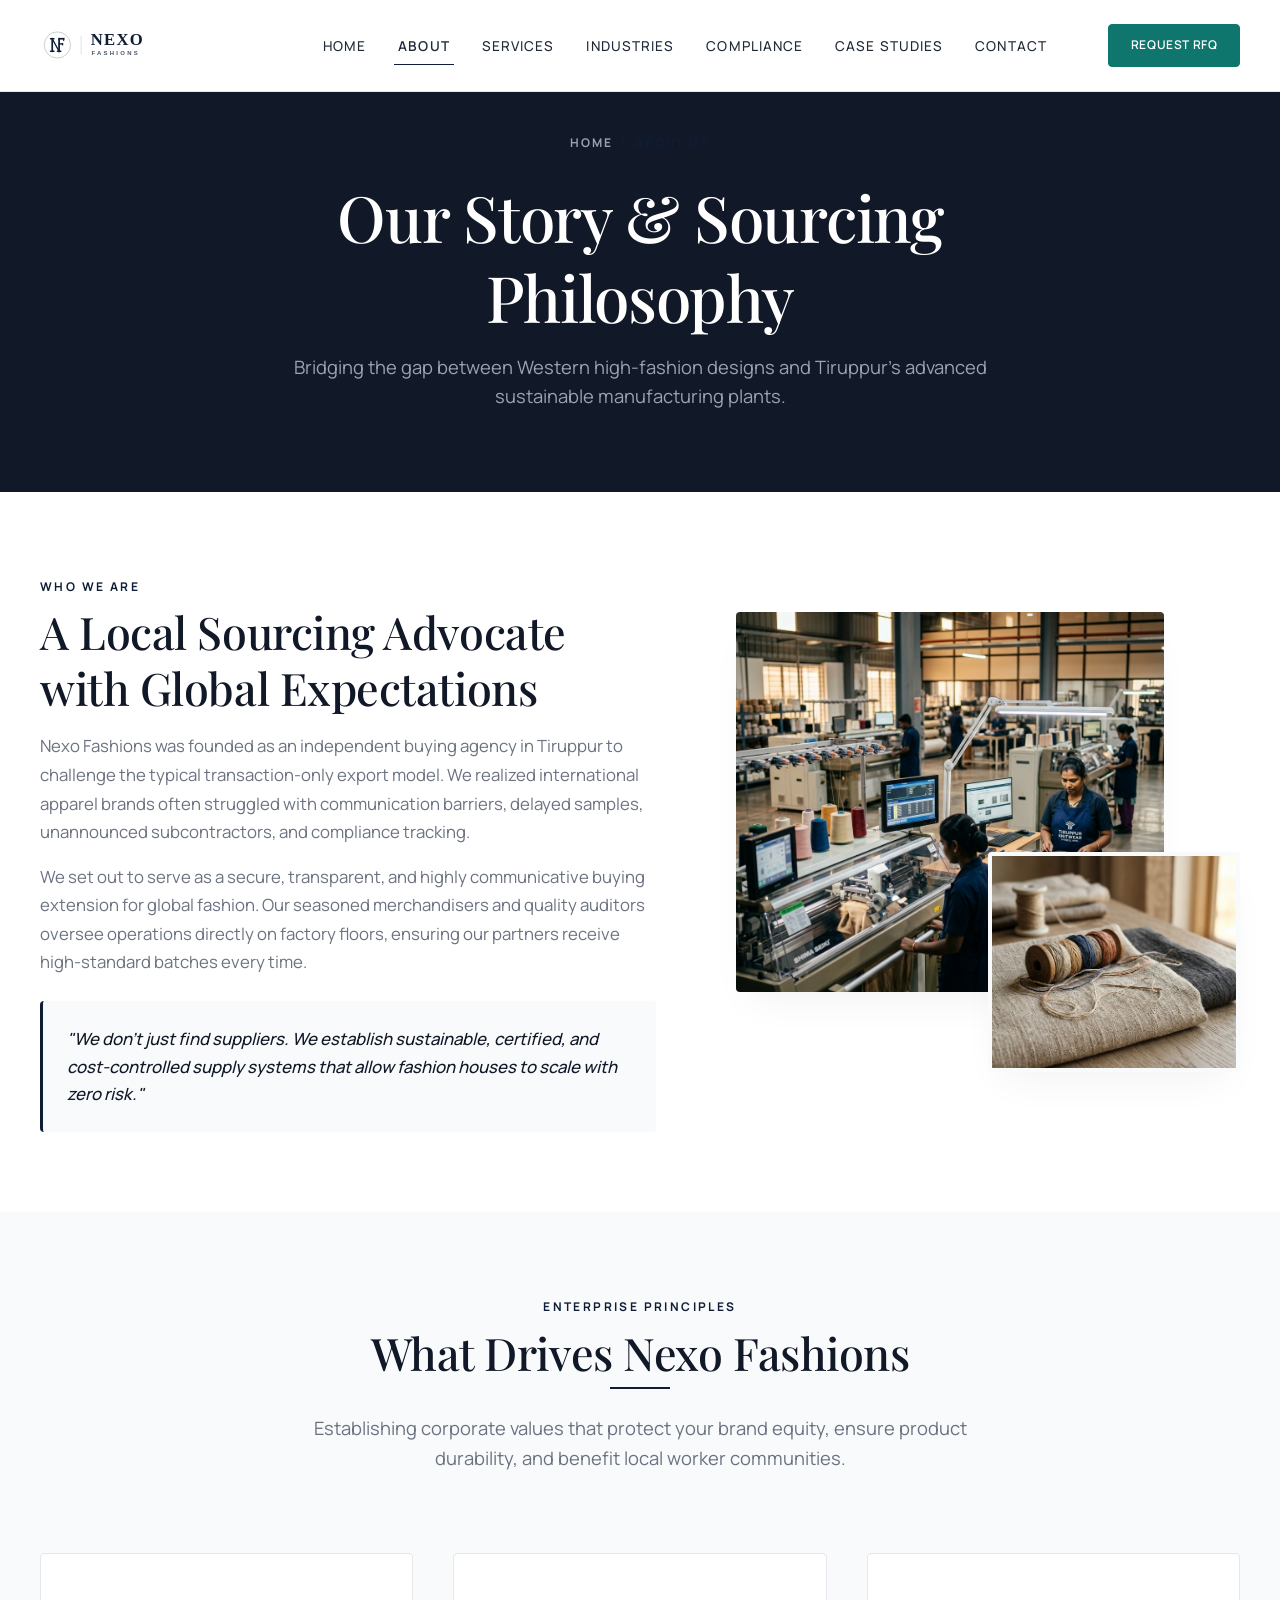
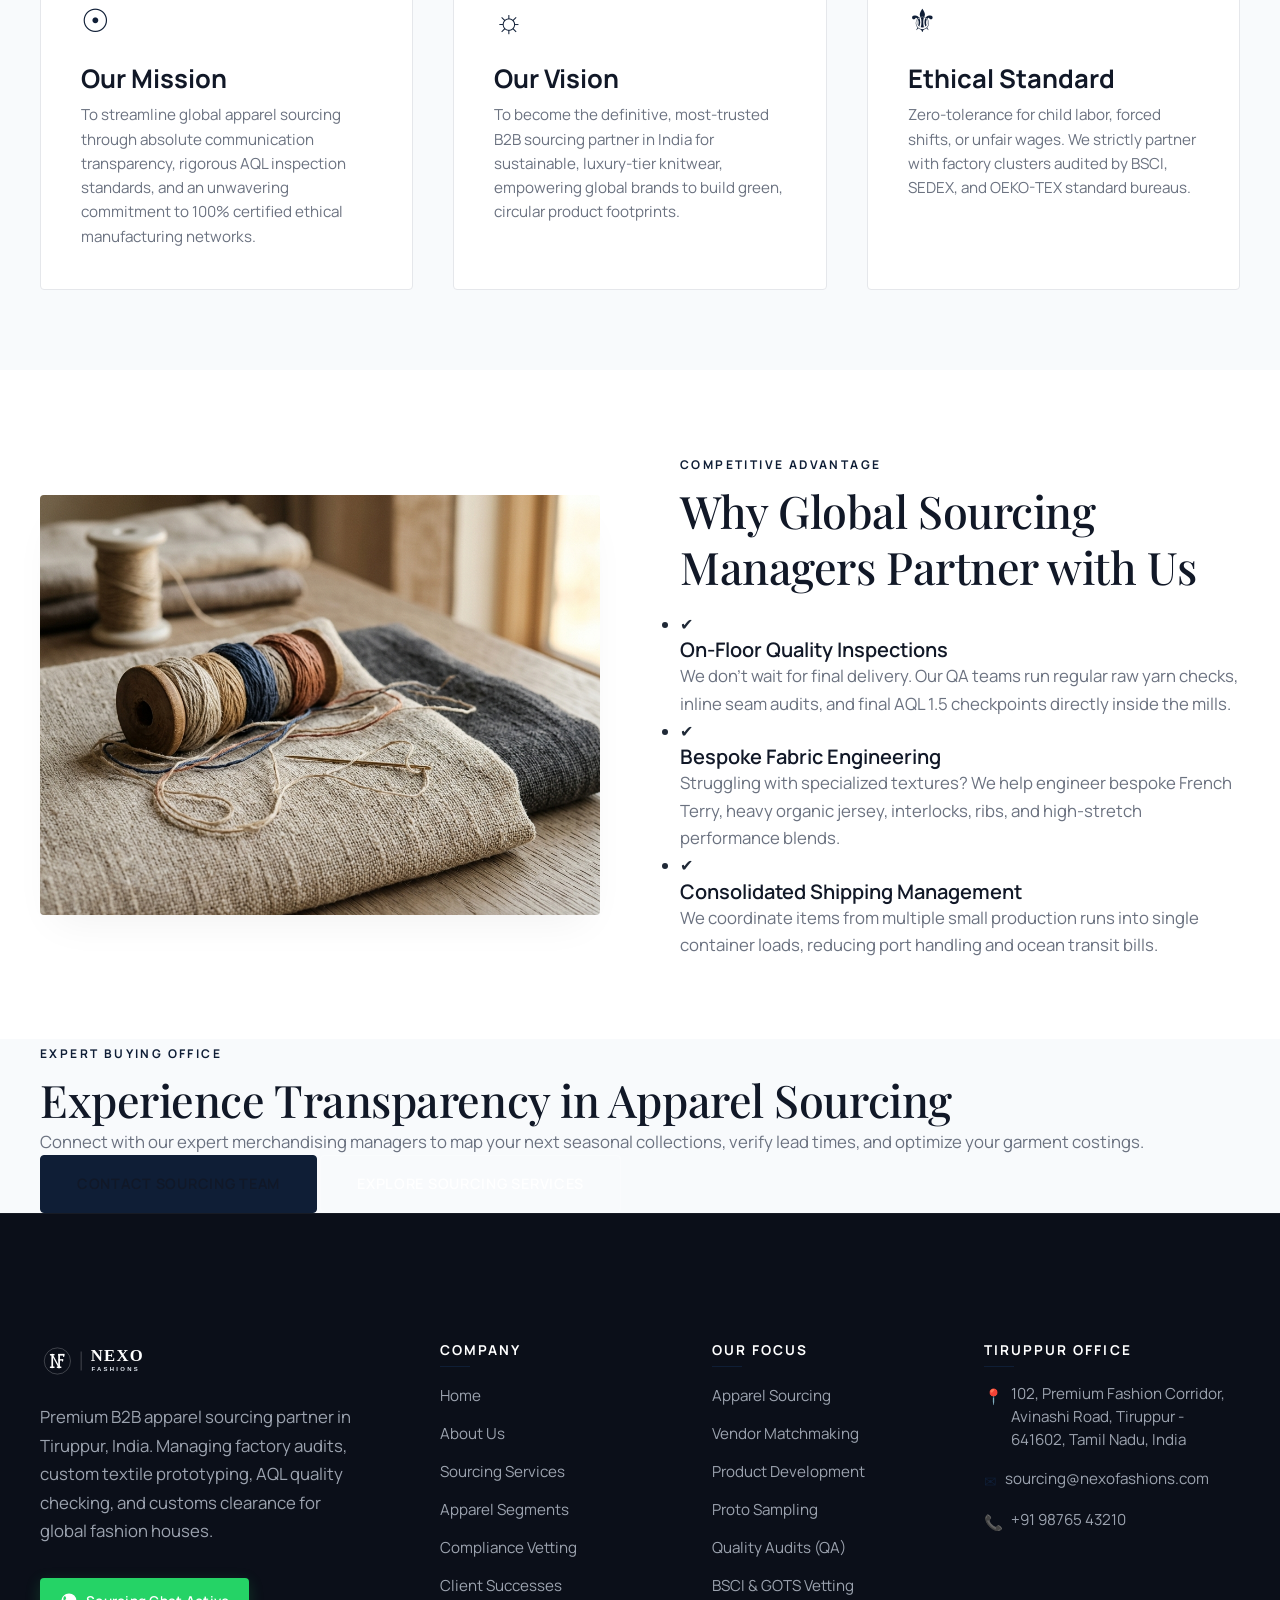
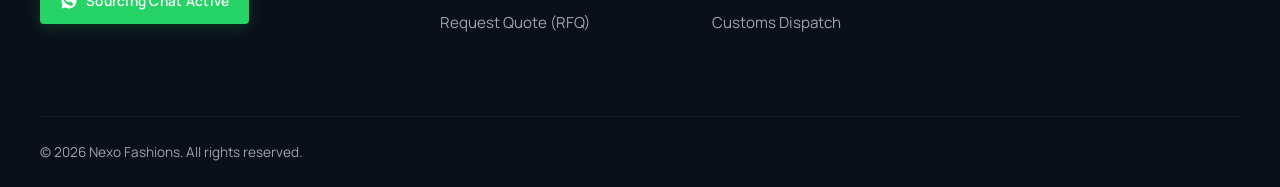
==== commit fdb54f02: "feat: upgrade logo identity to premium zero-gold minimal deep navy SVG system" ====
--- a/about.html
+++ b/about.html
@@ -5,11 +5,17 @@
     <meta name="viewport" content="width=device-width, initial-scale=1.0">
     <meta name="description" content="Learn about Nexo Fashions, a premier buying partner in Tiruppur. Bridging international fashion brands and ethical manufacturing networks.">
     <title>About Us | Nexo Fashions - Tiruppur's Premier Sourcing Partner</title>
+        <link rel="icon" type="image/svg+xml" href="assets/img/favicon.svg">
     <link rel="stylesheet" href="assets/css/variables.css">
+        <link rel="icon" type="image/svg+xml" href="assets/img/favicon.svg">
     <link rel="stylesheet" href="assets/css/base.css">
+        <link rel="icon" type="image/svg+xml" href="assets/img/favicon.svg">
     <link rel="stylesheet" href="assets/css/header.css">
+        <link rel="icon" type="image/svg+xml" href="assets/img/favicon.svg">
     <link rel="stylesheet" href="assets/css/components.css">
+        <link rel="icon" type="image/svg+xml" href="assets/img/favicon.svg">
     <link rel="stylesheet" href="assets/css/pages.css">
+        <link rel="icon" type="image/svg+xml" href="assets/img/favicon.svg">
     <link rel="stylesheet" href="assets/css/footer.css">
 </head>
 <body>
@@ -18,7 +24,8 @@
     <header class="site-header scrolled light-theme">
         <div class="container nav-container">
             <a href="index.html" class="logo" aria-label="Nexo Fashions Home">
-                <span class="logo-text">NEXO FASHIONS<span class="logo-dot">.</span></span>
+                <img src="assets/img/logo_light.svg" alt="Nexo Fashions" class="logo-img logo-light">
+                <img src="assets/img/logo_dark.svg" alt="Nexo Fashions" class="logo-img logo-dark">
             </a>
             
             <nav class="nav-bar" aria-label="Main Navigation">
@@ -196,7 +203,7 @@
             <div class="footer-grid">
                 
                 <div class="footer-brand">
-                    <span class="logo-text" style="color:var(--color-bg-white); margin-bottom: var(--space-sm); display:inline-block;">NEXO FASHIONS<span class="logo-dot">.</span></span>
+                    <img src="assets/img/logo_light.svg" alt="Nexo Fashions" style="height: 38px; width: auto; margin-bottom: var(--space-sm); display: inline-block;">
                     <p>Premium B2B apparel sourcing partner in Tiruppur, India. Managing factory audits, custom textile prototyping, AQL quality checking, and customs clearance for global fashion houses.</p>
                     <a href="https://wa.me/919876543210" class="whatsapp-badge" target="_blank" rel="noopener">
                         <svg viewBox="0 0 24 24"><path d="M12.012 2c-5.506 0-9.989 4.478-9.99 9.984a9.96 9.96 0 0 0 1.333 4.993L2 22l5.233-1.371a9.948 9.948 0 0 0 4.775 1.218h.004c5.505 0 9.988-4.478 9.99-9.984a9.983 9.983 0 0 0-9.99-9.985M17.47 16.63c-.3.84-1.53 1.54-2.12 1.63-.59.09-1.36.17-3.93-.88-3.29-1.35-5.42-4.71-5.58-4.93-.16-.22-1.35-1.79-1.35-3.42S5.33 6.2 5.56 5.97c.23-.23.5-.29.66-.29.17 0 .34 0 .49.01.16.01.37-.06.58.45.22.53.75 1.83.82 1.97.07.15.12.33.02.53-.1.2-.15.33-.3.51-.15.18-.32.4-.46.54-.15.15-.31.32-.13.63.18.31.81 1.33 1.74 2.16 1.2 1.07 2.21 1.4 2.52 1.56.31.15.49.13.68-.08.19-.22.82-.95 1.04-1.28.22-.33.44-.28.74-.17.3.11 1.91.9 2.24 1.06.33.16.55.24.63.38.08.14.08.82-.22 1.66z"/></svg>
--- a/assets/css/variables.css
+++ b/assets/css/variables.css
@@ -8,9 +8,9 @@
     /* --- Premium Color System --- */
     --color-primary-dark: #111827;      /* Deep Rich Charcoal / Black */
     --color-primary-dark-rgb: 17, 24, 39;
-    --color-luxury-gold: #D4AF37;       /* Antique Muted Gold Accent */
-    --color-luxury-gold-hover: #B8962D;
-    --color-luxury-gold-rgb: 212, 175, 55;
+    --color-luxury-gold: #0F1E36;       /* Premium Deep Navy Accent */
+    --color-luxury-gold-hover: #1E2E4A;
+    --color-luxury-gold-rgb: 15, 30, 54;
     --color-premium-teal: #0F766E;      /* Rich Teal for Conversion CTAs */
     --color-premium-teal-hover: #0D645D;
     --color-premium-teal-rgb: 15, 118, 110;
--- a/assets/css/header.css
+++ b/assets/css/header.css
@@ -32,26 +32,40 @@
     align-items: center;
 }
 
-/* Logo styling - High-End Corporate Serif */
+/* Logo styling - High-End Corporate Vector SVG */
 .logo {
     display: flex;
     align-items: center;
-    gap: 0.5rem;
-}
-
-.logo-text {
-    font-family: var(--font-heading);
-    font-size: 1.65rem;
-    font-weight: 700;
-    letter-spacing: 0.02em;
-    color: var(--color-bg-white);
-    display: inline-block;
-    transition: var(--transition-fast);
-}
-
-.logo-dot {
-    color: var(--color-luxury-gold);
-    font-family: var(--font-body);
+}
+
+.logo-img {
+    height: 38px;
+    width: auto;
+    display: block;
+    transition: opacity var(--transition-fast);
+}
+
+/* Hide logo types based on scrolling and theme state */
+.site-header:not(.scrolled) .logo-dark {
+    display: none !important;
+}
+.site-header:not(.scrolled) .logo-light {
+    display: block !important;
+}
+
+.site-header.scrolled .logo-dark {
+    display: block !important;
+}
+.site-header.scrolled .logo-light {
+    display: none !important;
+}
+
+/* Subpages initialized in light-theme (not scrolled) */
+.site-header.light-theme:not(.scrolled) .logo-dark {
+    display: block !important;
+}
+.site-header.light-theme:not(.scrolled) .logo-light {
+    display: none !important;
 }
 
 /* For non-hero pages or light header mode fallback */
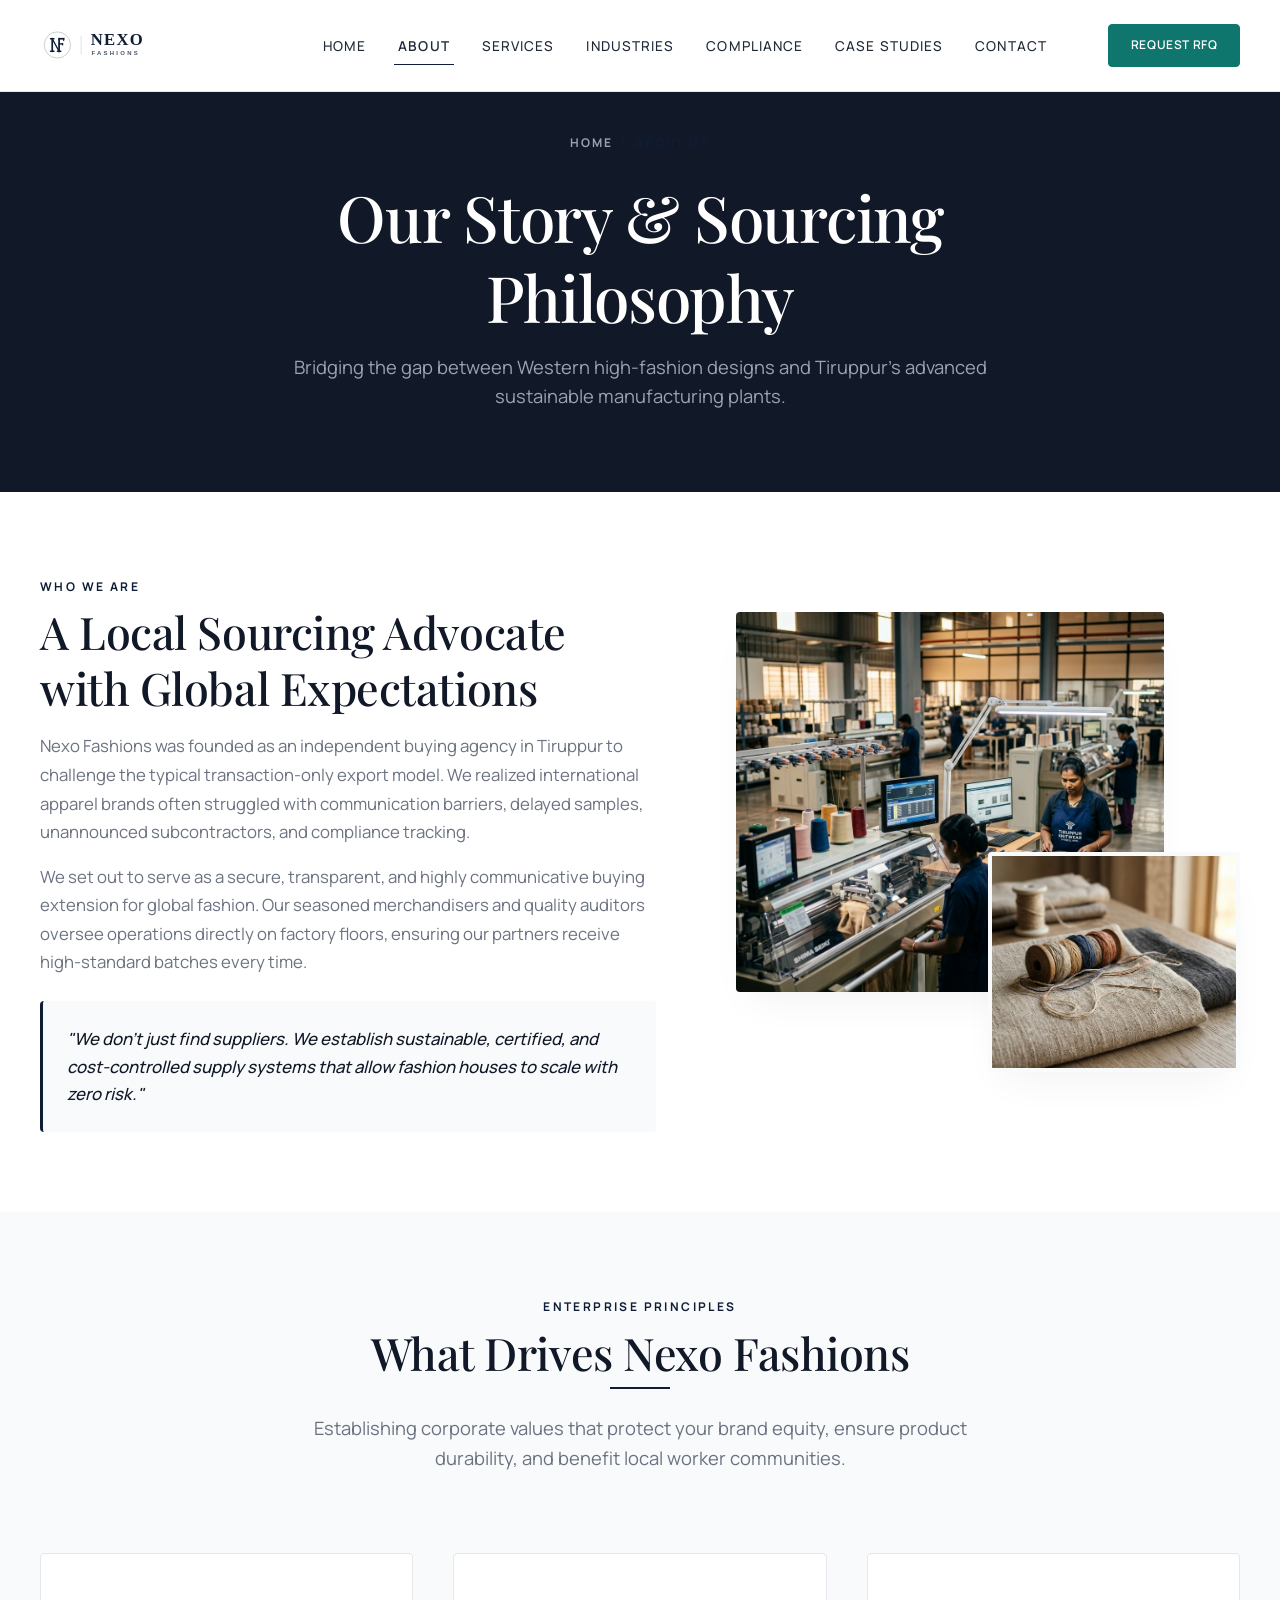
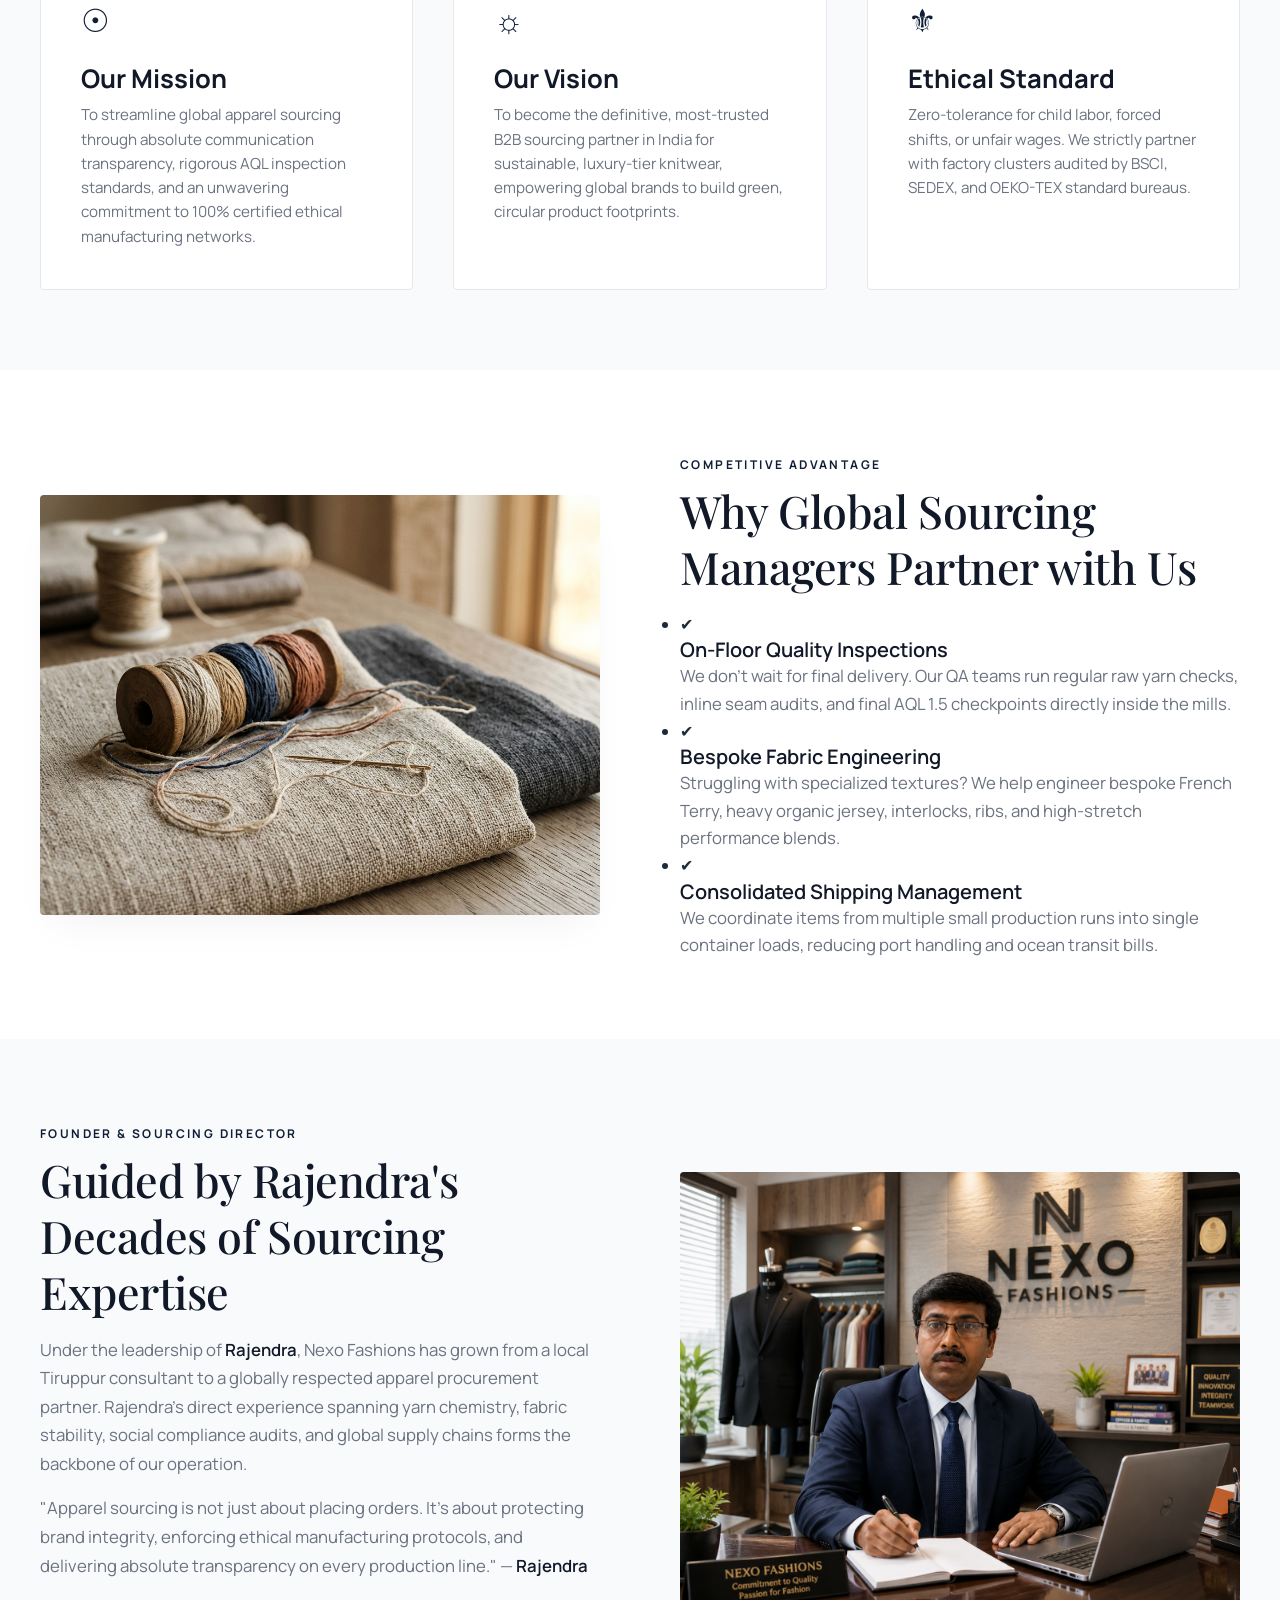
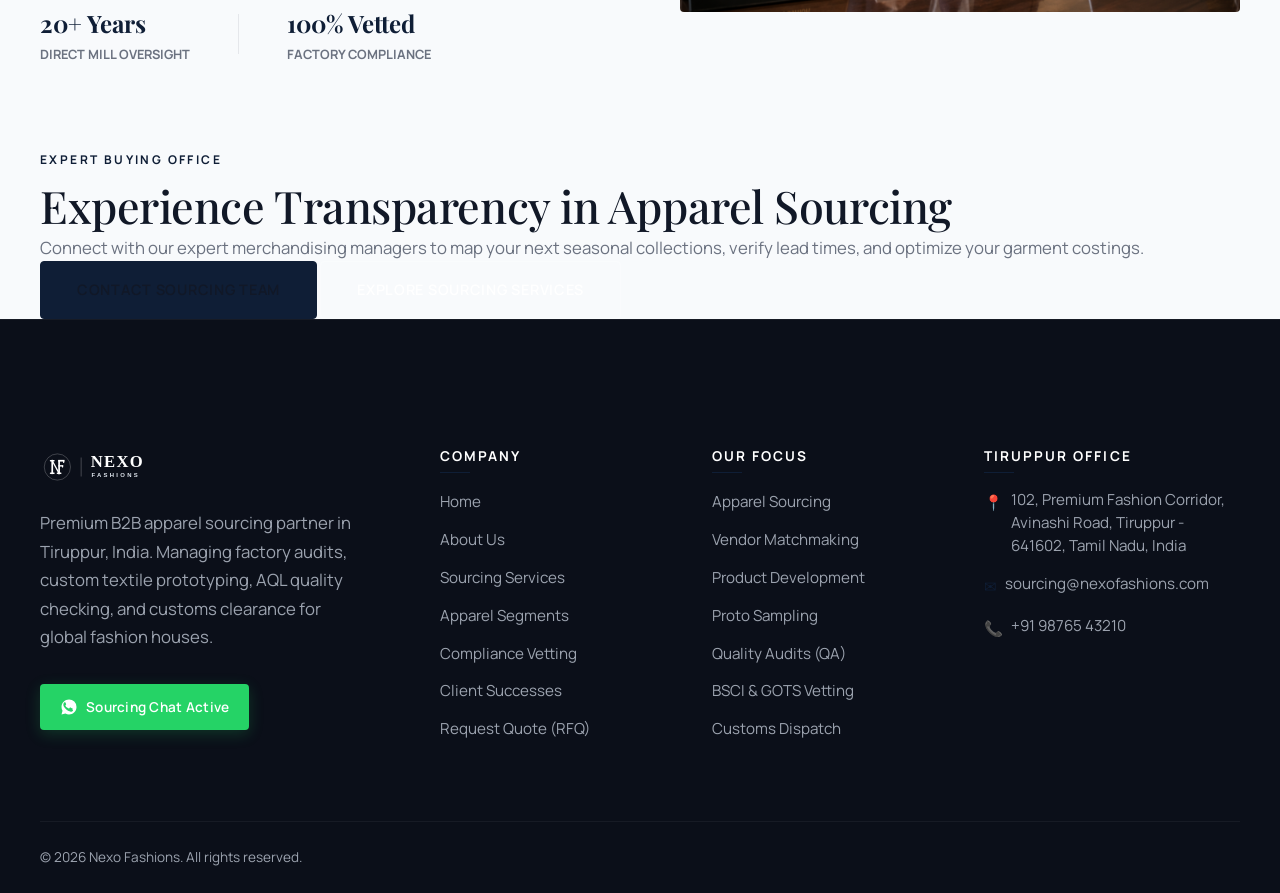
==== commit c993bb2e: "feat: integrate Rajendra Leadership profile with portrait on About page" ====
--- a/about.html
+++ b/about.html
@@ -184,6 +184,41 @@
         </div>
     </section>
 
+    <!-- LEADERSHIP PANEL -->
+    <section class="section-padding" style="background-color: var(--color-bg-light);" id="leadership">
+        <div class="container">
+            <div class="grid grid-2 reveal reveal-slide-up" style="align-items: center; gap: var(--space-xl);">
+                
+                <div class="reveal reveal-slide-right">
+                    <span class="badge-gold">Founder & Sourcing Director</span>
+                    <h2 style="margin-bottom: var(--space-sm);">Guided by Rajendra's Decades of Sourcing Expertise</h2>
+                    <p style="margin-bottom: var(--space-sm); line-height: 1.7;">Under the leadership of <strong>Rajendra</strong>, Nexo Fashions has grown from a local Tiruppur consultant to a globally respected apparel procurement partner. Rajendra's direct experience spanning yarn chemistry, fabric stability, social compliance audits, and global supply chains forms the backbone of our operation.</p>
+                    
+                    <p style="margin-bottom: var(--space-md); line-height: 1.7;">"Apparel sourcing is not just about placing orders. It's about protecting brand integrity, enforcing ethical manufacturing protocols, and delivering absolute transparency on every production line." — <strong>Rajendra</strong></p>
+                    
+                    <div style="display: flex; gap: var(--space-md); margin-top: var(--space-md); align-items: center;">
+                        <div>
+                            <span style="font-family: var(--font-heading); font-size: 1.5rem; font-weight: 700; color: var(--color-luxury-gold);">20+ Years</span>
+                            <p style="font-size: 0.8rem; text-transform: uppercase; font-weight: 700; color: var(--color-text-secondary);">Direct Mill Oversight</p>
+                        </div>
+                        <div style="width: 1px; background-color: var(--color-border); height: 40px; margin: 0 var(--space-md);"></div>
+                        <div>
+                            <span style="font-family: var(--font-heading); font-size: 1.5rem; font-weight: 700; color: var(--color-color-luxury-gold, var(--color-luxury-gold));">100% Vetted</span>
+                            <p style="font-size: 0.8rem; text-transform: uppercase; font-weight: 700; color: var(--color-text-secondary);">Factory Compliance</p>
+                        </div>
+                    </div>
+                </div>
+
+                <div class="reveal reveal-slide-left" style="position: relative;">
+                    <div class="why-tiruppur-photo-panel" style="height: 440px;">
+                        <img src="assets/img/nexo_about.png" alt="Rajendra - Founder & Sourcing Director" style="width: 100%; height: 100%; object-fit: cover; border-radius: var(--border-radius-sm);">
+                    </div>
+                </div>
+
+            </div>
+        </div>
+    </section>
+
     <!-- LEADERSHIP CTA -->
     <section class="final-cta-section reveal reveal-fade">
         <div class="container final-cta-container">
